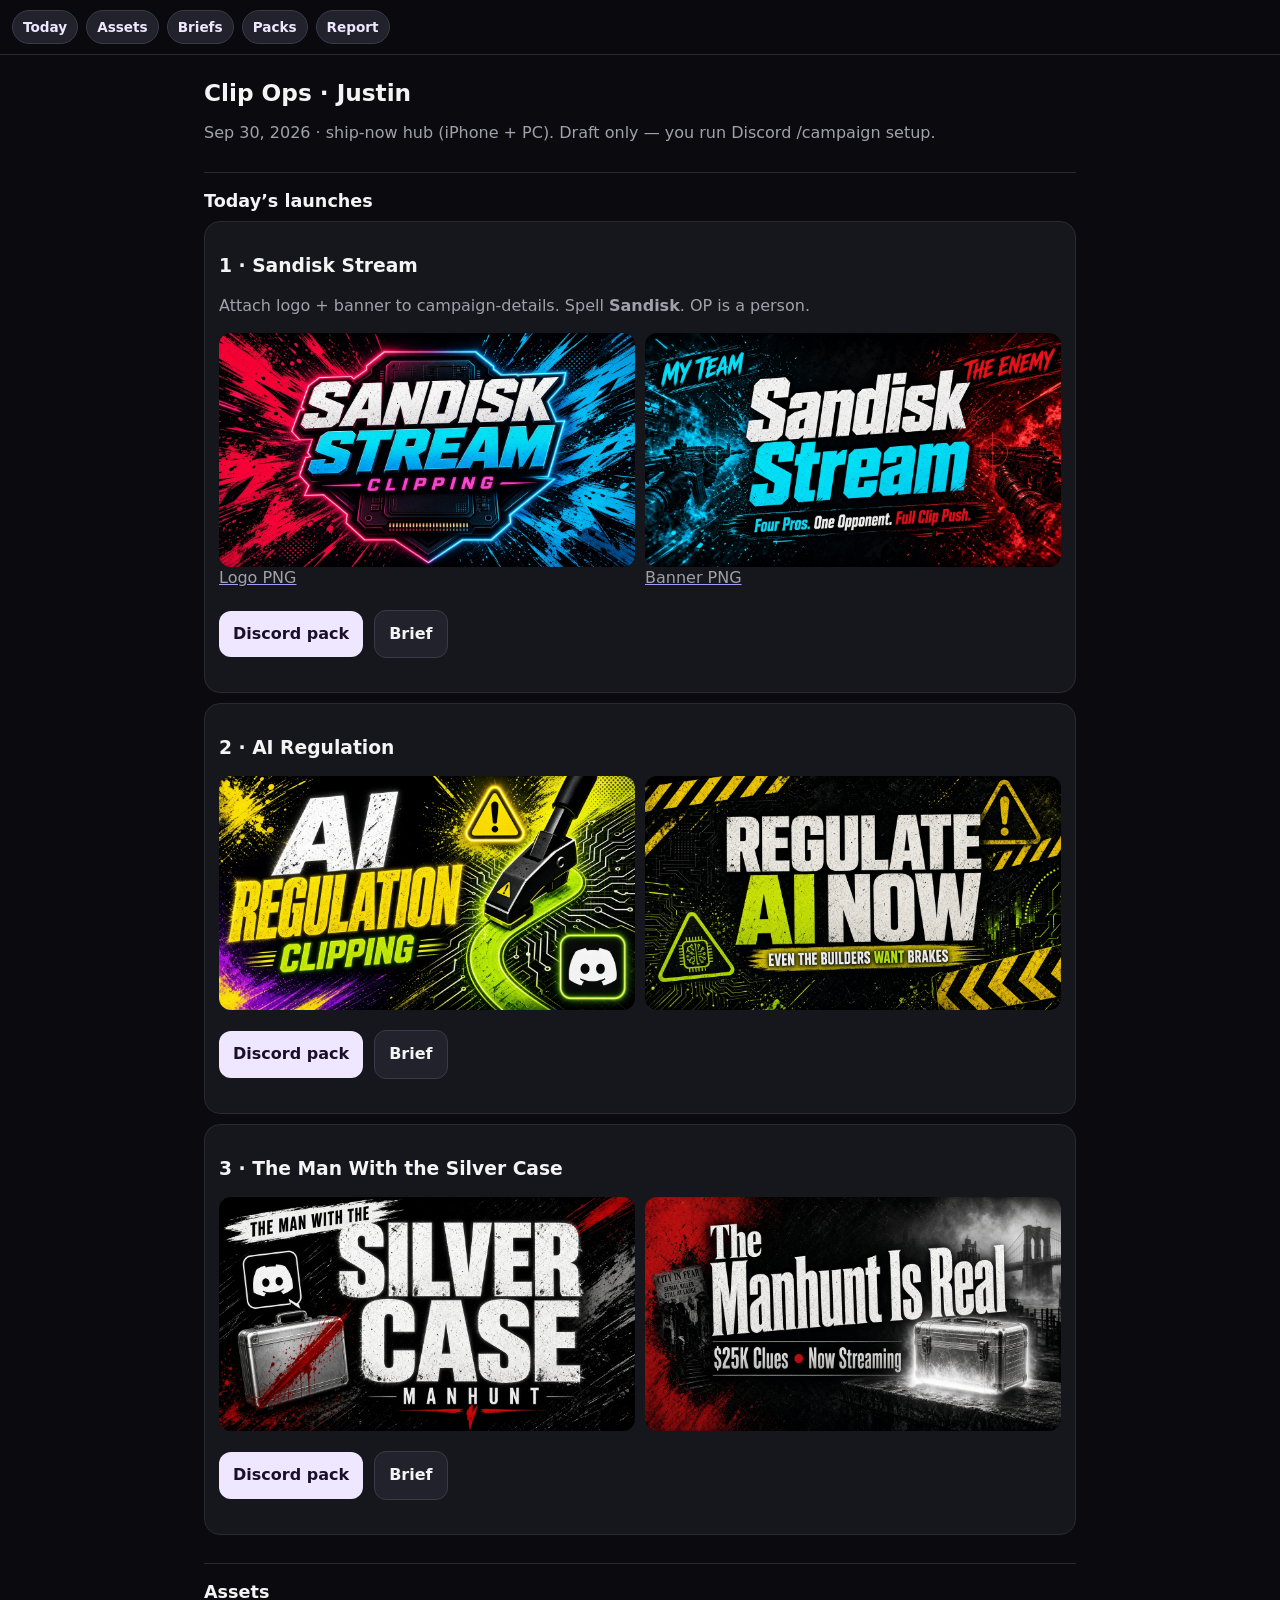
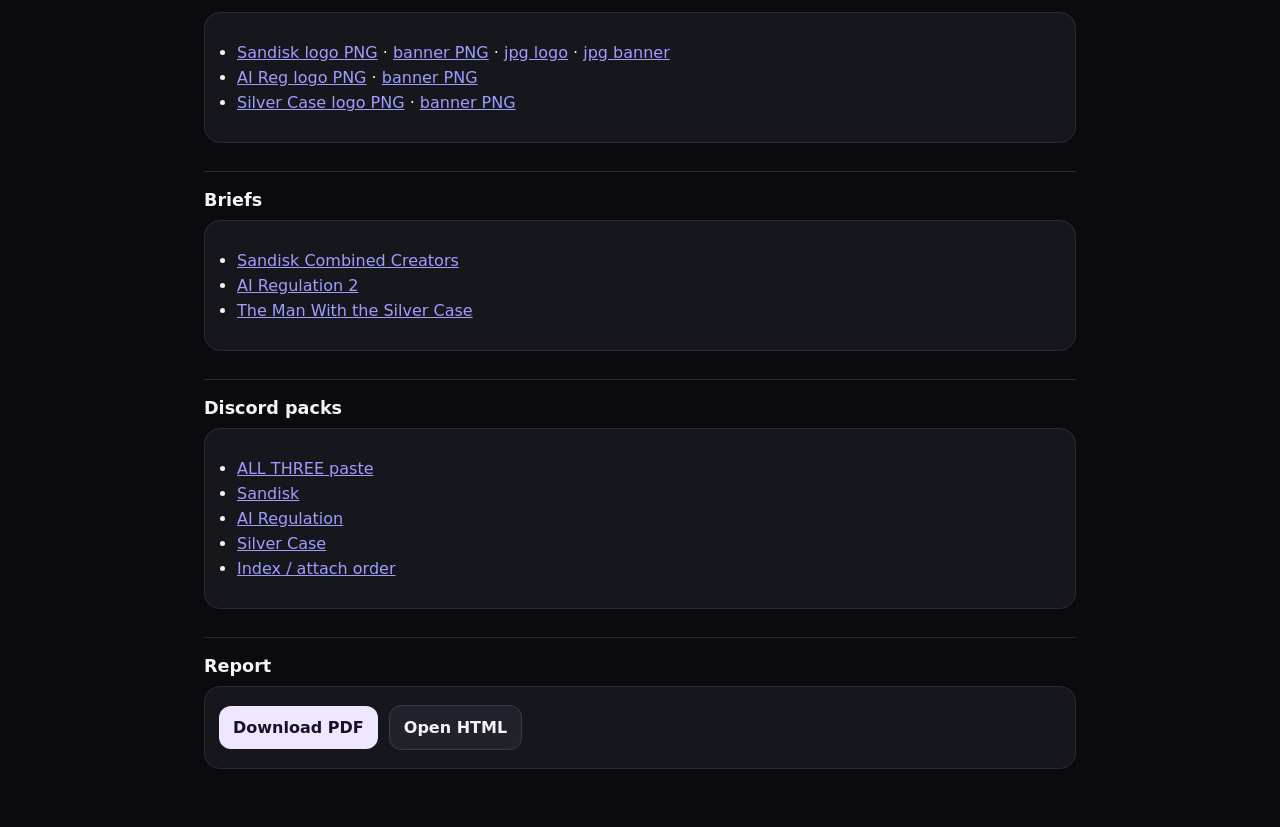
==== index.html @ fc746f30 "ship: Clip Ops workflow hub (today launches, assets, briefs, packs, report)" ====
<!DOCTYPE html>
<html lang="en">
<head>
<meta charset="utf-8"/>
<meta name="viewport" content="width=device-width, initial-scale=1"/>
<title>Clip Ops · Justin · Workflow</title>
<style>
:root{color-scheme:dark}
*{box-sizing:border-box}
body{margin:0;font-family:system-ui,-apple-system,Segoe UI,sans-serif;background:#0b0b0f;color:#f4f4f5}
nav{position:sticky;top:0;z-index:9;display:flex;gap:8px;flex-wrap:wrap;padding:10px 12px;background:#0b0b0fe6;border-bottom:1px solid #2a2a35;backdrop-filter:blur(8px)}
nav a{color:#efe7ff;text-decoration:none;font-weight:700;font-size:.85rem;padding:8px 10px;border-radius:999px;background:#22222c;border:1px solid #3a3a48}
main{max-width:900px;margin:0 auto;padding:16px 14px 48px}
h1{font-size:1.45rem;margin:8px 0 4px}
h2{font-size:1.1rem;margin:28px 0 10px;border-top:1px solid #2a2a35;padding-top:18px}
p,.muted{color:#a1a1aa;line-height:1.4}
.card{background:#16161d;border:1px solid #2a2a35;border-radius:16px;padding:14px;margin:10px 0}
.grid{display:grid;grid-template-columns:1fr 1fr;gap:10px}
img{width:100%;border-radius:12px;display:block;background:#222}
.btn{display:inline-block;margin:4px 6px 4px 0;padding:12px 14px;border-radius:12px;font-weight:700;text-decoration:none;background:#efe7ff;color:#1a1028}
.btn2{background:#22222c;color:#f4f4f5;border:1px solid #3a3a48}
ul{padding-left:18px}
li{margin:6px 0}
@media(max-width:520px){.grid{grid-template-columns:1fr}}
</style>
</head>
<body>
<nav>
  <a href="#today">Today</a>
  <a href="#assets">Assets</a>
  <a href="#briefs">Briefs</a>
  <a href="#packs">Packs</a>
  <a href="#report">Report</a>
</nav>
<main>
  <h1>Clip Ops · Justin</h1>
  <p class="muted">Sep 30, 2026 · ship-now hub (iPhone + PC). Draft only — you run Discord /campaign setup.</p>

  <h2 id="today">Today’s launches</h2>

  <div class="card">
    <h3>1 · Sandisk Stream</h3>
    <p class="muted">Attach logo + banner to campaign-details. Spell <b>Sandisk</b>. OP is a person.</p>
    <div class="grid">
      <a href="assets/today/CLIP-Sandisk-LOGO.png"><img src="assets/today/CLIP-Sandisk-LOGO.png" alt="Sandisk logo"/><span class="muted">Logo PNG</span></a>
      <a href="assets/today/CLIP-Sandisk-BANNER.png"><img src="assets/today/CLIP-Sandisk-BANNER.png" alt="Sandisk banner"/><span class="muted">Banner PNG</span></a>
    </div>
    <p>
      <a class="btn" href="packs/01-sandisk-FULL-PASTE.md">Discord pack</a>
      <a class="btn btn2" href="briefs/1AKw2SXxzsU-tMZOZFsFw7HSjUfkL1JJvBIFc_g-XCds.txt">Brief</a>
    </p>
  </div>

  <div class="card">
    <h3>2 · AI Regulation</h3>
    <div class="grid">
      <a href="assets/today/CLIP-AI-Regulation-v2-LOGO.png"><img src="assets/today/CLIP-AI-Regulation-v2-LOGO.png" alt="AI Reg logo"/></a>
      <a href="assets/today/CLIP-AI-Regulation-v2-BANNER.png"><img src="assets/today/CLIP-AI-Regulation-v2-BANNER.png" alt="AI Reg banner"/></a>
    </div>
    <p>
      <a class="btn" href="packs/02-ai-regulation-FULL-PASTE.md">Discord pack</a>
      <a class="btn btn2" href="briefs/13rQhyphA-4mFIEFhasUgV13XldEQyGdNroWdeu5w_Yo.txt">Brief</a>
    </p>
  </div>

  <div class="card">
    <h3>3 · The Man With the Silver Case</h3>
    <div class="grid">
      <a href="assets/today/CLIP-Silver-Case-LOGO.png"><img src="assets/today/CLIP-Silver-Case-LOGO.png" alt="Silver Case logo"/></a>
      <a href="assets/today/CLIP-Silver-Case-BANNER.png"><img src="assets/today/CLIP-Silver-Case-BANNER.png" alt="Silver Case banner"/></a>
    </div>
    <p>
      <a class="btn" href="packs/03-silver-case-FULL-PASTE.md">Discord pack</a>
      <a class="btn btn2" href="briefs/1Fx4_wKTOHVaKcuurJ_MZ0tNqHb9kMmct_Zp8uSwBAVg.txt">Brief</a>
    </p>
  </div>

  <h2 id="assets">Assets</h2>
  <div class="card">
    <ul>
      <li><a href="assets/today/CLIP-Sandisk-LOGO.png">Sandisk logo PNG</a> · <a href="assets/today/CLIP-Sandisk-BANNER.png">banner PNG</a> · <a href="assets/today/01-sandisk-logo.jpg">jpg logo</a> · <a href="assets/today/01-sandisk-banner.jpg">jpg banner</a></li>
      <li><a href="assets/today/CLIP-AI-Regulation-v2-LOGO.png">AI Reg logo PNG</a> · <a href="assets/today/CLIP-AI-Regulation-v2-BANNER.png">banner PNG</a></li>
      <li><a href="assets/today/CLIP-Silver-Case-LOGO.png">Silver Case logo PNG</a> · <a href="assets/today/CLIP-Silver-Case-BANNER.png">banner PNG</a></li>
    </ul>
  </div>

  <h2 id="briefs">Briefs</h2>
  <div class="card">
    <ul>
      <li><a href="briefs/1AKw2SXxzsU-tMZOZFsFw7HSjUfkL1JJvBIFc_g-XCds.txt">Sandisk Combined Creators</a></li>
      <li><a href="briefs/13rQhyphA-4mFIEFhasUgV13XldEQyGdNroWdeu5w_Yo.txt">AI Regulation 2</a></li>
      <li><a href="briefs/1Fx4_wKTOHVaKcuurJ_MZ0tNqHb9kMmct_Zp8uSwBAVg.txt">The Man With the Silver Case</a></li>
    </ul>
  </div>

  <h2 id="packs">Discord packs</h2>
  <div class="card">
    <ul>
      <li><a href="packs/ALL-THREE-DISCORD-PASTE.md">ALL THREE paste</a></li>
      <li><a href="packs/01-sandisk-FULL-PASTE.md">Sandisk</a></li>
      <li><a href="packs/02-ai-regulation-FULL-PASTE.md">AI Regulation</a></li>
      <li><a href="packs/03-silver-case-FULL-PASTE.md">Silver Case</a></li>
      <li><a href="packs/INDEX.md">Index / attach order</a></li>
    </ul>
  </div>

  <h2 id="report">Report</h2>
  <div class="card">
    <a class="btn" href="CLIP-Campaign-Report-2026-09-30.pdf">Download PDF</a>
    <a class="btn btn2" href="CLIP-Campaign-Report-2026-09-30.html">Open HTML</a>
  </div>
</main>
</body>
</html>
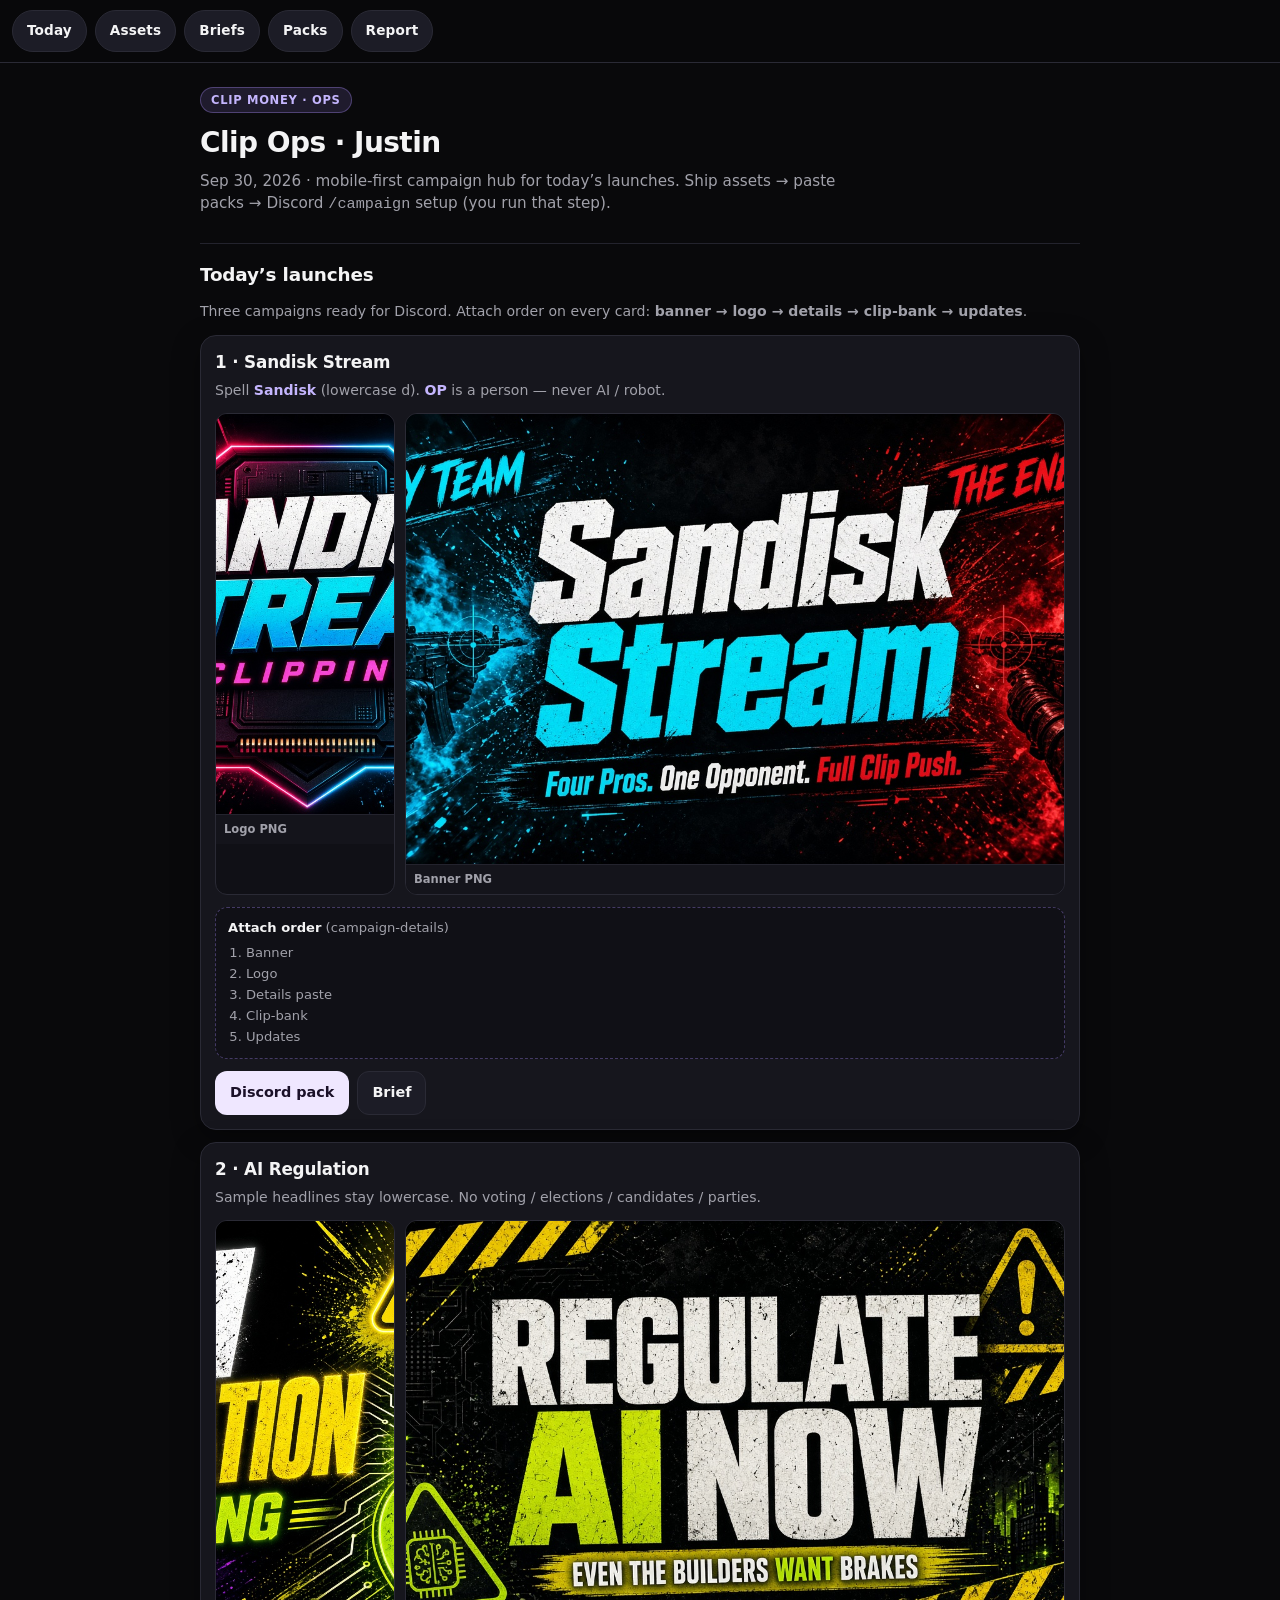
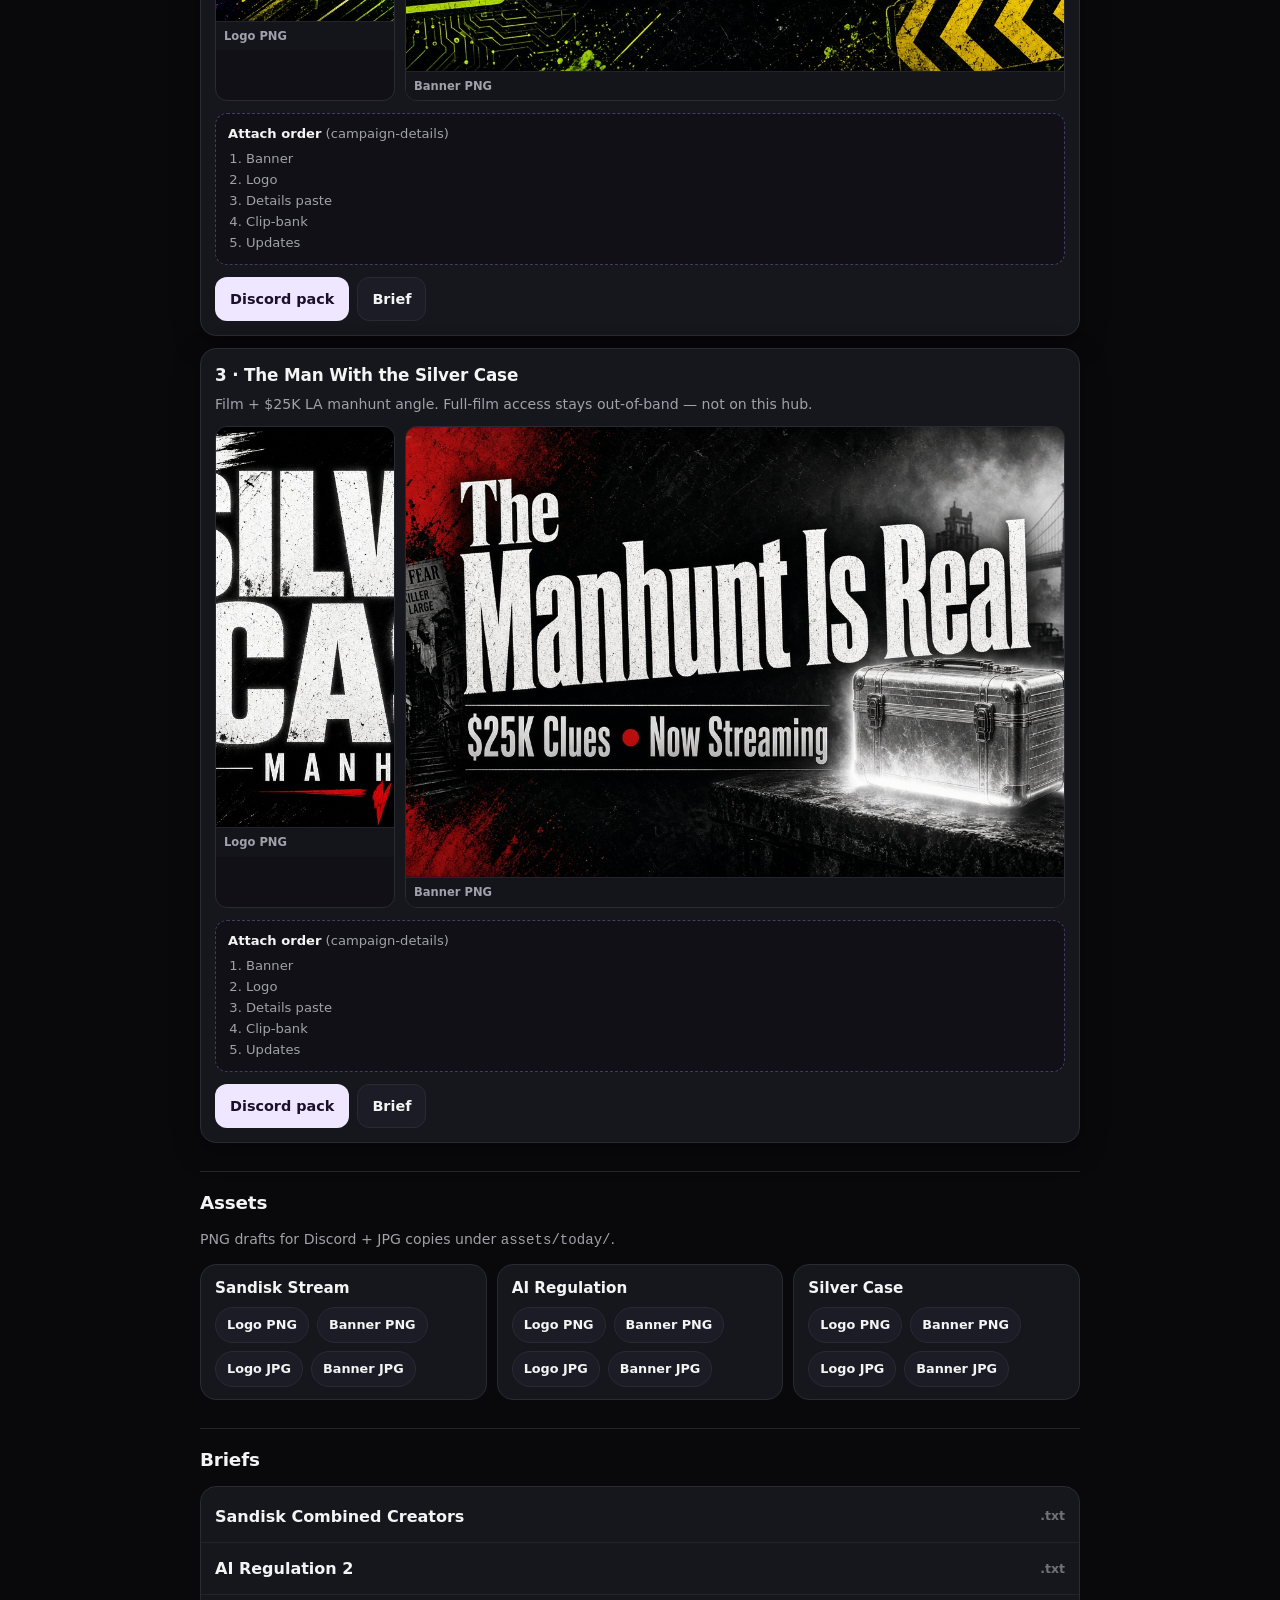
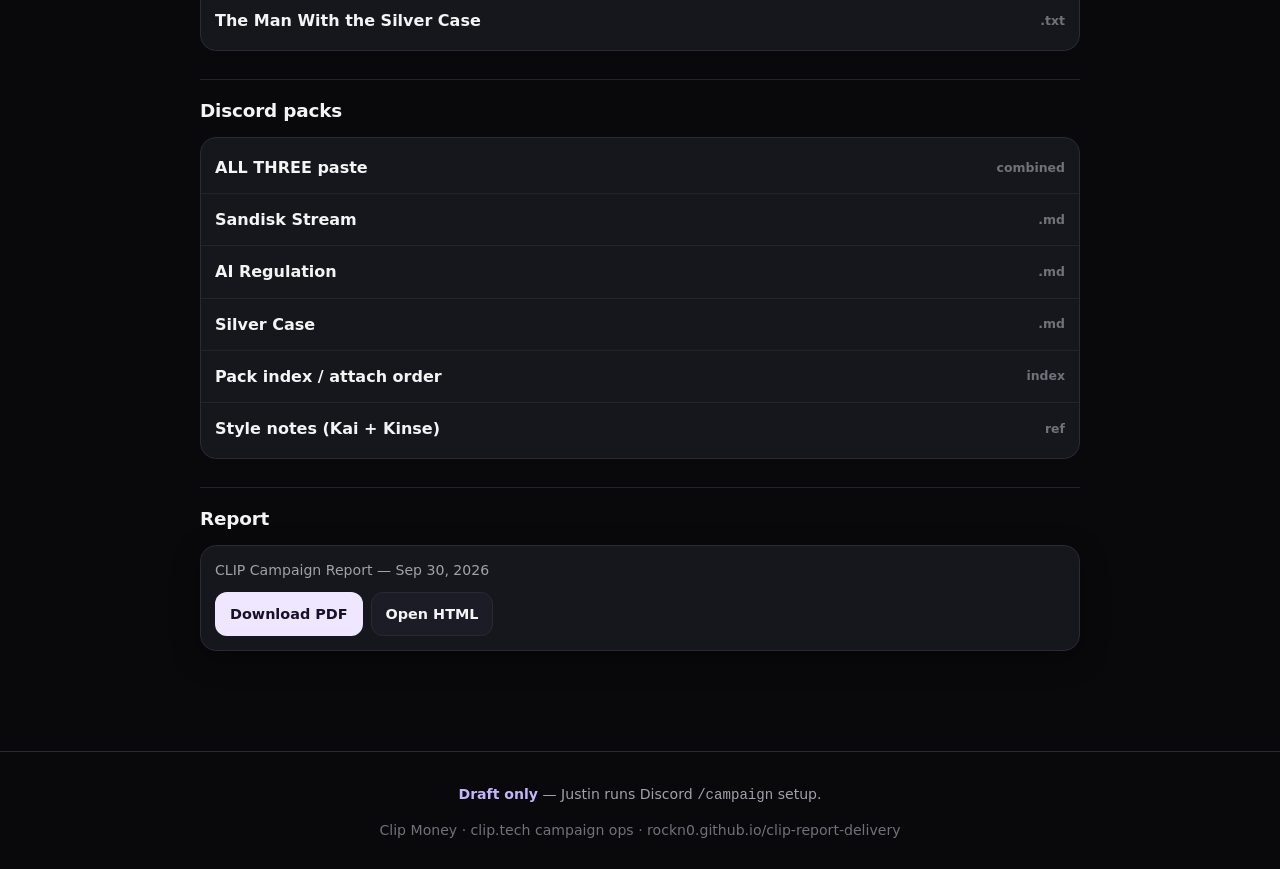
==== commit 1fd14ed9: "Rebuild Clip Ops hub: mobile-first dark campaign workflow Replace bare index with sticky-nav ops hub" ====
--- a/index.html
+++ b/index.html
@@ -2,113 +2,206 @@
 <html lang="en">
 <head>
 <meta charset="utf-8"/>
-<meta name="viewport" content="width=device-width, initial-scale=1"/>
-<title>Clip Ops · Justin · Workflow</title>
-<style>
-:root{color-scheme:dark}
-*{box-sizing:border-box}
-body{margin:0;font-family:system-ui,-apple-system,Segoe UI,sans-serif;background:#0b0b0f;color:#f4f4f5}
-nav{position:sticky;top:0;z-index:9;display:flex;gap:8px;flex-wrap:wrap;padding:10px 12px;background:#0b0b0fe6;border-bottom:1px solid #2a2a35;backdrop-filter:blur(8px)}
-nav a{color:#efe7ff;text-decoration:none;font-weight:700;font-size:.85rem;padding:8px 10px;border-radius:999px;background:#22222c;border:1px solid #3a3a48}
-main{max-width:900px;margin:0 auto;padding:16px 14px 48px}
-h1{font-size:1.45rem;margin:8px 0 4px}
-h2{font-size:1.1rem;margin:28px 0 10px;border-top:1px solid #2a2a35;padding-top:18px}
-p,.muted{color:#a1a1aa;line-height:1.4}
-.card{background:#16161d;border:1px solid #2a2a35;border-radius:16px;padding:14px;margin:10px 0}
-.grid{display:grid;grid-template-columns:1fr 1fr;gap:10px}
-img{width:100%;border-radius:12px;display:block;background:#222}
-.btn{display:inline-block;margin:4px 6px 4px 0;padding:12px 14px;border-radius:12px;font-weight:700;text-decoration:none;background:#efe7ff;color:#1a1028}
-.btn2{background:#22222c;color:#f4f4f5;border:1px solid #3a3a48}
-ul{padding-left:18px}
-li{margin:6px 0}
-@media(max-width:520px){.grid{grid-template-columns:1fr}}
-</style>
+<meta name="viewport" content="width=device-width, initial-scale=1, viewport-fit=cover"/>
+<meta name="description" content="Clip Ops hub for Justin — today launches, assets, briefs, Discord packs, and campaign report."/>
+<meta name="theme-color" content="#09090b"/>
+<title>Clip Ops · Justin · Campaign Hub</title>
+<link rel="stylesheet" href="styles.css"/>
+<link rel="icon" href="data:image/svg+xml,%3Csvg xmlns='http://www.w3.org/2000/svg' viewBox='0 0 32 32'%3E%3Crect width='32' height='32' rx='8' fill='%23121118'/%3E%3Ctext x='16' y='22' text-anchor='middle' font-size='16' font-family='system-ui,sans-serif' font-weight='800' fill='%23a78bfa'%3EC%3C/text%3E%3C/svg%3E"/>
 </head>
 <body>
-<nav>
+<a class="skip" href="#today">Skip to today’s launches</a>
+
+<nav class="topnav" aria-label="Primary">
   <a href="#today">Today</a>
   <a href="#assets">Assets</a>
   <a href="#briefs">Briefs</a>
   <a href="#packs">Packs</a>
   <a href="#report">Report</a>
 </nav>
+
 <main>
-  <h1>Clip Ops · Justin</h1>
-  <p class="muted">Sep 30, 2026 · ship-now hub (iPhone + PC). Draft only — you run Discord /campaign setup.</p>
-
-  <h2 id="today">Today’s launches</h2>
-
-  <div class="card">
-    <h3>1 · Sandisk Stream</h3>
-    <p class="muted">Attach logo + banner to campaign-details. Spell <b>Sandisk</b>. OP is a person.</p>
-    <div class="grid">
-      <a href="assets/today/CLIP-Sandisk-LOGO.png"><img src="assets/today/CLIP-Sandisk-LOGO.png" alt="Sandisk logo"/><span class="muted">Logo PNG</span></a>
-      <a href="assets/today/CLIP-Sandisk-BANNER.png"><img src="assets/today/CLIP-Sandisk-BANNER.png" alt="Sandisk banner"/><span class="muted">Banner PNG</span></a>
-    </div>
-    <p>
-      <a class="btn" href="packs/01-sandisk-FULL-PASTE.md">Discord pack</a>
-      <a class="btn btn2" href="briefs/1AKw2SXxzsU-tMZOZFsFw7HSjUfkL1JJvBIFc_g-XCds.txt">Brief</a>
-    </p>
-  </div>
-
-  <div class="card">
-    <h3>2 · AI Regulation</h3>
-    <div class="grid">
-      <a href="assets/today/CLIP-AI-Regulation-v2-LOGO.png"><img src="assets/today/CLIP-AI-Regulation-v2-LOGO.png" alt="AI Reg logo"/></a>
-      <a href="assets/today/CLIP-AI-Regulation-v2-BANNER.png"><img src="assets/today/CLIP-AI-Regulation-v2-BANNER.png" alt="AI Reg banner"/></a>
-    </div>
-    <p>
-      <a class="btn" href="packs/02-ai-regulation-FULL-PASTE.md">Discord pack</a>
-      <a class="btn btn2" href="briefs/13rQhyphA-4mFIEFhasUgV13XldEQyGdNroWdeu5w_Yo.txt">Brief</a>
-    </p>
-  </div>
-
-  <div class="card">
-    <h3>3 · The Man With the Silver Case</h3>
-    <div class="grid">
-      <a href="assets/today/CLIP-Silver-Case-LOGO.png"><img src="assets/today/CLIP-Silver-Case-LOGO.png" alt="Silver Case logo"/></a>
-      <a href="assets/today/CLIP-Silver-Case-BANNER.png"><img src="assets/today/CLIP-Silver-Case-BANNER.png" alt="Silver Case banner"/></a>
-    </div>
-    <p>
-      <a class="btn" href="packs/03-silver-case-FULL-PASTE.md">Discord pack</a>
-      <a class="btn btn2" href="briefs/1Fx4_wKTOHVaKcuurJ_MZ0tNqHb9kMmct_Zp8uSwBAVg.txt">Brief</a>
-    </p>
-  </div>
-
-  <h2 id="assets">Assets</h2>
-  <div class="card">
-    <ul>
-      <li><a href="assets/today/CLIP-Sandisk-LOGO.png">Sandisk logo PNG</a> · <a href="assets/today/CLIP-Sandisk-BANNER.png">banner PNG</a> · <a href="assets/today/01-sandisk-logo.jpg">jpg logo</a> · <a href="assets/today/01-sandisk-banner.jpg">jpg banner</a></li>
-      <li><a href="assets/today/CLIP-AI-Regulation-v2-LOGO.png">AI Reg logo PNG</a> · <a href="assets/today/CLIP-AI-Regulation-v2-BANNER.png">banner PNG</a></li>
-      <li><a href="assets/today/CLIP-Silver-Case-LOGO.png">Silver Case logo PNG</a> · <a href="assets/today/CLIP-Silver-Case-BANNER.png">banner PNG</a></li>
-    </ul>
-  </div>
-
-  <h2 id="briefs">Briefs</h2>
-  <div class="card">
-    <ul>
-      <li><a href="briefs/1AKw2SXxzsU-tMZOZFsFw7HSjUfkL1JJvBIFc_g-XCds.txt">Sandisk Combined Creators</a></li>
-      <li><a href="briefs/13rQhyphA-4mFIEFhasUgV13XldEQyGdNroWdeu5w_Yo.txt">AI Regulation 2</a></li>
-      <li><a href="briefs/1Fx4_wKTOHVaKcuurJ_MZ0tNqHb9kMmct_Zp8uSwBAVg.txt">The Man With the Silver Case</a></li>
-    </ul>
-  </div>
-
-  <h2 id="packs">Discord packs</h2>
-  <div class="card">
-    <ul>
-      <li><a href="packs/ALL-THREE-DISCORD-PASTE.md">ALL THREE paste</a></li>
-      <li><a href="packs/01-sandisk-FULL-PASTE.md">Sandisk</a></li>
-      <li><a href="packs/02-ai-regulation-FULL-PASTE.md">AI Regulation</a></li>
-      <li><a href="packs/03-silver-case-FULL-PASTE.md">Silver Case</a></li>
-      <li><a href="packs/INDEX.md">Index / attach order</a></li>
-    </ul>
-  </div>
-
-  <h2 id="report">Report</h2>
-  <div class="card">
-    <a class="btn" href="CLIP-Campaign-Report-2026-09-30.pdf">Download PDF</a>
-    <a class="btn btn2" href="CLIP-Campaign-Report-2026-09-30.html">Open HTML</a>
-  </div>
+  <header class="hero">
+    <div class="tag">Clip Money · Ops</div>
+    <h1>Clip Ops · Justin</h1>
+    <p class="lead">Sep 30, 2026 · mobile-first campaign hub for today’s launches. Ship assets → paste packs → Discord <code>/campaign</code> setup (you run that step).</p>
+  </header>
+
+  <section class="section" id="today" aria-labelledby="today-h">
+    <div class="section-head">
+      <h2 id="today-h">Today’s launches</h2>
+    </div>
+    <p class="section-note">Three campaigns ready for Discord. Attach order on every card: <strong>banner → logo → details → clip-bank → updates</strong>.</p>
+
+    <!-- 1 Sandisk -->
+    <article class="card">
+      <h3>1 · Sandisk Stream</h3>
+      <p class="card-meta">Spell <strong>Sandisk</strong> (lowercase d). <strong>OP</strong> is a person — never AI / robot.</p>
+      <div class="thumbs">
+        <a class="thumb" href="assets/today/CLIP-Sandisk-LOGO.png">
+          <img src="assets/today/CLIP-Sandisk-LOGO.png" alt="Sandisk Stream logo" width="400" height="400" loading="lazy"/>
+          <span class="thumb-label">Logo PNG</span>
+        </a>
+        <a class="thumb banner" href="assets/today/CLIP-Sandisk-BANNER.png">
+          <img src="assets/today/CLIP-Sandisk-BANNER.png" alt="Sandisk Stream banner" width="800" height="450" loading="lazy"/>
+          <span class="thumb-label">Banner PNG</span>
+        </a>
+      </div>
+      <div class="attach-order">
+        <strong>Attach order</strong> (campaign-details)
+        <ol>
+          <li>Banner</li>
+          <li>Logo</li>
+          <li>Details paste</li>
+          <li>Clip-bank</li>
+          <li>Updates</li>
+        </ol>
+      </div>
+      <div class="actions">
+        <a class="btn" href="packs/01-sandisk-FULL-PASTE.md">Discord pack</a>
+        <a class="btn btn-ghost" href="briefs/1AKw2SXxzsU-tMZOZFsFw7HSjUfkL1JJvBIFc_g-XCds.txt">Brief</a>
+      </div>
+    </article>
+
+    <!-- 2 AI Regulation -->
+    <article class="card">
+      <h3>2 · AI Regulation</h3>
+      <p class="card-meta">Sample headlines stay lowercase. No voting / elections / candidates / parties.</p>
+      <div class="thumbs">
+        <a class="thumb" href="assets/today/CLIP-AI-Regulation-v2-LOGO.png">
+          <img src="assets/today/CLIP-AI-Regulation-v2-LOGO.png" alt="AI Regulation logo" width="400" height="400" loading="lazy"/>
+          <span class="thumb-label">Logo PNG</span>
+        </a>
+        <a class="thumb banner" href="assets/today/CLIP-AI-Regulation-v2-BANNER.png">
+          <img src="assets/today/CLIP-AI-Regulation-v2-BANNER.png" alt="AI Regulation banner" width="800" height="450" loading="lazy"/>
+          <span class="thumb-label">Banner PNG</span>
+        </a>
+      </div>
+      <div class="attach-order">
+        <strong>Attach order</strong> (campaign-details)
+        <ol>
+          <li>Banner</li>
+          <li>Logo</li>
+          <li>Details paste</li>
+          <li>Clip-bank</li>
+          <li>Updates</li>
+        </ol>
+      </div>
+      <div class="actions">
+        <a class="btn" href="packs/02-ai-regulation-FULL-PASTE.md">Discord pack</a>
+        <a class="btn btn-ghost" href="briefs/13rQhyphA-4mFIEFhasUgV13XldEQyGdNroWdeu5w_Yo.txt">Brief</a>
+      </div>
+    </article>
+
+    <!-- 3 Silver Case -->
+    <article class="card">
+      <h3>3 · The Man With the Silver Case</h3>
+      <p class="card-meta">Film + $25K LA manhunt angle. Full-film access stays out-of-band — not on this hub.</p>
+      <div class="thumbs">
+        <a class="thumb" href="assets/today/CLIP-Silver-Case-LOGO.png">
+          <img src="assets/today/CLIP-Silver-Case-LOGO.png" alt="The Man With the Silver Case logo" width="400" height="400" loading="lazy"/>
+          <span class="thumb-label">Logo PNG</span>
+        </a>
+        <a class="thumb banner" href="assets/today/CLIP-Silver-Case-BANNER.png">
+          <img src="assets/today/CLIP-Silver-Case-BANNER.png" alt="The Man With the Silver Case banner" width="800" height="450" loading="lazy"/>
+          <span class="thumb-label">Banner PNG</span>
+        </a>
+      </div>
+      <div class="attach-order">
+        <strong>Attach order</strong> (campaign-details)
+        <ol>
+          <li>Banner</li>
+          <li>Logo</li>
+          <li>Details paste</li>
+          <li>Clip-bank</li>
+          <li>Updates</li>
+        </ol>
+      </div>
+      <div class="actions">
+        <a class="btn" href="packs/03-silver-case-FULL-PASTE.md">Discord pack</a>
+        <a class="btn btn-ghost" href="briefs/1Fx4_wKTOHVaKcuurJ_MZ0tNqHb9kMmct_Zp8uSwBAVg.txt">Brief</a>
+      </div>
+    </article>
+  </section>
+
+  <section class="section" id="assets" aria-labelledby="assets-h">
+    <div class="section-head">
+      <h2 id="assets-h">Assets</h2>
+    </div>
+    <p class="section-note">PNG drafts for Discord + JPG copies under <code>assets/today/</code>.</p>
+    <div class="asset-grid">
+      <div class="asset-block">
+        <h3>Sandisk Stream</h3>
+        <div class="asset-links">
+          <a class="chip" href="assets/today/CLIP-Sandisk-LOGO.png">Logo PNG</a>
+          <a class="chip" href="assets/today/CLIP-Sandisk-BANNER.png">Banner PNG</a>
+          <a class="chip" href="assets/today/01-sandisk-logo.jpg">Logo JPG</a>
+          <a class="chip" href="assets/today/01-sandisk-banner.jpg">Banner JPG</a>
+        </div>
+      </div>
+      <div class="asset-block">
+        <h3>AI Regulation</h3>
+        <div class="asset-links">
+          <a class="chip" href="assets/today/CLIP-AI-Regulation-v2-LOGO.png">Logo PNG</a>
+          <a class="chip" href="assets/today/CLIP-AI-Regulation-v2-BANNER.png">Banner PNG</a>
+          <a class="chip" href="assets/today/02-aireg-logo.jpg">Logo JPG</a>
+          <a class="chip" href="assets/today/02-aireg-banner.jpg">Banner JPG</a>
+        </div>
+      </div>
+      <div class="asset-block">
+        <h3>Silver Case</h3>
+        <div class="asset-links">
+          <a class="chip" href="assets/today/CLIP-Silver-Case-LOGO.png">Logo PNG</a>
+          <a class="chip" href="assets/today/CLIP-Silver-Case-BANNER.png">Banner PNG</a>
+          <a class="chip" href="assets/today/03-silver-logo.jpg">Logo JPG</a>
+          <a class="chip" href="assets/today/03-silver-banner.jpg">Banner JPG</a>
+        </div>
+      </div>
+    </div>
+  </section>
+
+  <section class="section" id="briefs" aria-labelledby="briefs-h">
+    <div class="section-head">
+      <h2 id="briefs-h">Briefs</h2>
+    </div>
+    <div class="list-card">
+      <a href="briefs/1AKw2SXxzsU-tMZOZFsFw7HSjUfkL1JJvBIFc_g-XCds.txt">Sandisk Combined Creators <span class="hint">.txt</span></a>
+      <a href="briefs/13rQhyphA-4mFIEFhasUgV13XldEQyGdNroWdeu5w_Yo.txt">AI Regulation 2 <span class="hint">.txt</span></a>
+      <a href="briefs/1Fx4_wKTOHVaKcuurJ_MZ0tNqHb9kMmct_Zp8uSwBAVg.txt">The Man With the Silver Case <span class="hint">.txt</span></a>
+    </div>
+  </section>
+
+  <section class="section" id="packs" aria-labelledby="packs-h">
+    <div class="section-head">
+      <h2 id="packs-h">Discord packs</h2>
+    </div>
+    <div class="list-card">
+      <a href="packs/ALL-THREE-DISCORD-PASTE.md">ALL THREE paste <span class="hint">combined</span></a>
+      <a href="packs/01-sandisk-FULL-PASTE.md">Sandisk Stream <span class="hint">.md</span></a>
+      <a href="packs/02-ai-regulation-FULL-PASTE.md">AI Regulation <span class="hint">.md</span></a>
+      <a href="packs/03-silver-case-FULL-PASTE.md">Silver Case <span class="hint">.md</span></a>
+      <a href="packs/INDEX.md">Pack index / attach order <span class="hint">index</span></a>
+      <a href="packs/STYLE-NOTES.md">Style notes (Kai + Kinse) <span class="hint">ref</span></a>
+    </div>
+  </section>
+
+  <section class="section" id="report" aria-labelledby="report-h">
+    <div class="section-head">
+      <h2 id="report-h">Report</h2>
+    </div>
+    <div class="card">
+      <p class="card-meta" style="margin-bottom:12px">CLIP Campaign Report — Sep 30, 2026</p>
+      <div class="actions">
+        <a class="btn" href="CLIP-Campaign-Report-2026-09-30.pdf">Download PDF</a>
+        <a class="btn btn-ghost" href="CLIP-Campaign-Report-2026-09-30.html">Open HTML</a>
+      </div>
+    </div>
+  </section>
 </main>
+
+<footer class="footer">
+  <p><strong>Draft only</strong> — Justin runs Discord <code>/campaign</code> setup.</p>
+  <p class="muted-2">Clip Money · clip.tech campaign ops · rockn0.github.io/clip-report-delivery</p>
+</footer>
 </body>
 </html>
--- a/styles.css
+++ b/styles.css
@@ -0,0 +1,408 @@
+:root {
+  color-scheme: dark;
+  --bg: #09090b;
+  --bg-elev: #121218;
+  --bg-card: #16161d;
+  --bg-nav: rgba(9, 9, 11, 0.92);
+  --border: #2a2a35;
+  --border-soft: #23232d;
+  --text: #f4f4f5;
+  --muted: #a1a1aa;
+  --muted-2: #71717a;
+  --purple: #a78bfa;
+  --purple-soft: #c4b5fd;
+  --purple-dim: rgba(167, 139, 250, 0.14);
+  --purple-border: rgba(167, 139, 250, 0.35);
+  --accent-btn: #efe7ff;
+  --accent-ink: #1a1028;
+  --radius: 16px;
+  --radius-sm: 12px;
+  --shadow: 0 8px 28px rgba(0, 0, 0, 0.35);
+  --safe-bottom: env(safe-area-inset-bottom, 0px);
+}
+
+*,
+*::before,
+*::after {
+  box-sizing: border-box;
+}
+
+html {
+  scroll-behavior: smooth;
+  -webkit-text-size-adjust: 100%;
+}
+
+body {
+  margin: 0;
+  font-family: system-ui, -apple-system, BlinkMacSystemFont, "Segoe UI", Roboto, Helvetica, Arial, sans-serif;
+  background:
+    radial-gradient(1200px 600px at 50% -10%, rgba(167, 139, 250, 0.12), transparent 55%),
+    var(--bg);
+  color: var(--text);
+  line-height: 1.45;
+  min-height: 100dvh;
+}
+
+a {
+  color: var(--purple-soft);
+}
+
+a:hover {
+  color: #ddd6fe;
+}
+
+img {
+  max-width: 100%;
+  display: block;
+  background: #1c1c24;
+}
+
+.skip {
+  position: absolute;
+  left: -9999px;
+  top: 0;
+}
+.skip:focus {
+  left: 12px;
+  top: 12px;
+  z-index: 100;
+  background: var(--accent-btn);
+  color: var(--accent-ink);
+  padding: 8px 12px;
+  border-radius: 8px;
+}
+
+/* Sticky nav */
+.topnav {
+  position: sticky;
+  top: 0;
+  z-index: 50;
+  display: flex;
+  gap: 8px;
+  flex-wrap: nowrap;
+  overflow-x: auto;
+  -webkit-overflow-scrolling: touch;
+  scrollbar-width: none;
+  padding: 10px 12px;
+  padding-top: max(10px, env(safe-area-inset-top));
+  background: var(--bg-nav);
+  border-bottom: 1px solid var(--border);
+  backdrop-filter: blur(12px);
+  -webkit-backdrop-filter: blur(12px);
+}
+.topnav::-webkit-scrollbar {
+  display: none;
+}
+.topnav a {
+  flex: 0 0 auto;
+  color: var(--text);
+  text-decoration: none;
+  font-weight: 700;
+  font-size: 0.85rem;
+  letter-spacing: 0.01em;
+  padding: 10px 14px;
+  border-radius: 999px;
+  background: #1c1c26;
+  border: 1px solid var(--border);
+  transition: background 0.15s ease, border-color 0.15s ease, color 0.15s ease;
+}
+.topnav a:hover,
+.topnav a:focus-visible {
+  background: var(--purple-dim);
+  border-color: var(--purple-border);
+  color: var(--purple-soft);
+  outline: none;
+}
+
+main {
+  max-width: 920px;
+  margin: 0 auto;
+  padding: 18px 14px calc(56px + var(--safe-bottom));
+}
+
+.hero {
+  margin: 6px 0 8px;
+}
+.hero h1 {
+  margin: 0 0 6px;
+  font-size: clamp(1.35rem, 4.5vw, 1.75rem);
+  letter-spacing: -0.02em;
+  font-weight: 800;
+}
+.hero .tag {
+  display: inline-flex;
+  align-items: center;
+  gap: 6px;
+  font-size: 0.72rem;
+  font-weight: 700;
+  text-transform: uppercase;
+  letter-spacing: 0.06em;
+  color: var(--purple-soft);
+  background: var(--purple-dim);
+  border: 1px solid var(--purple-border);
+  border-radius: 999px;
+  padding: 4px 10px;
+  margin-bottom: 10px;
+}
+.muted {
+  color: var(--muted);
+}
+.muted-2 {
+  color: var(--muted-2);
+}
+.lead {
+  margin: 0;
+  color: var(--muted);
+  font-size: 0.95rem;
+  max-width: 42rem;
+}
+
+.section {
+  margin-top: 28px;
+  padding-top: 18px;
+  border-top: 1px solid var(--border-soft);
+}
+.section-head {
+  display: flex;
+  align-items: baseline;
+  justify-content: space-between;
+  gap: 12px;
+  flex-wrap: wrap;
+  margin-bottom: 12px;
+}
+.section h2 {
+  margin: 0;
+  font-size: 1.15rem;
+  font-weight: 800;
+  letter-spacing: -0.01em;
+}
+.section-note {
+  margin: 0 0 14px;
+  font-size: 0.88rem;
+  color: var(--muted);
+}
+
+.card {
+  background: var(--bg-card);
+  border: 1px solid var(--border);
+  border-radius: var(--radius);
+  padding: 14px;
+  margin: 0 0 12px;
+  box-shadow: var(--shadow);
+}
+.card h3 {
+  margin: 0 0 6px;
+  font-size: 1.05rem;
+  font-weight: 800;
+  letter-spacing: -0.01em;
+}
+.card-meta {
+  margin: 0 0 12px;
+  font-size: 0.88rem;
+  color: var(--muted);
+}
+.card-meta strong {
+  color: var(--purple-soft);
+  font-weight: 700;
+}
+
+.thumbs {
+  display: grid;
+  grid-template-columns: 1fr 1.6fr;
+  gap: 10px;
+  margin-bottom: 12px;
+}
+.thumb {
+  display: block;
+  text-decoration: none;
+  color: inherit;
+  border-radius: var(--radius-sm);
+  overflow: hidden;
+  border: 1px solid var(--border);
+  background: #101016;
+}
+.thumb img {
+  width: 100%;
+  aspect-ratio: 1 / 1;
+  object-fit: cover;
+}
+.thumb.banner img {
+  aspect-ratio: 16 / 9;
+}
+.thumb-label {
+  display: block;
+  padding: 6px 8px;
+  font-size: 0.72rem;
+  font-weight: 700;
+  color: var(--muted);
+  background: #14141b;
+  border-top: 1px solid var(--border-soft);
+}
+
+.attach-order {
+  margin: 0 0 12px;
+  padding: 10px 12px;
+  border-radius: var(--radius-sm);
+  background: #101016;
+  border: 1px dashed var(--purple-border);
+  font-size: 0.82rem;
+  color: var(--muted);
+}
+.attach-order strong {
+  color: var(--text);
+}
+.attach-order ol {
+  margin: 6px 0 0;
+  padding-left: 18px;
+}
+.attach-order li {
+  margin: 2px 0;
+}
+
+.actions {
+  display: flex;
+  flex-wrap: wrap;
+  gap: 8px;
+}
+
+.btn {
+  display: inline-flex;
+  align-items: center;
+  justify-content: center;
+  gap: 6px;
+  min-height: 44px;
+  padding: 10px 14px;
+  border-radius: var(--radius-sm);
+  font-weight: 750;
+  font-size: 0.9rem;
+  text-decoration: none;
+  background: var(--accent-btn);
+  color: var(--accent-ink);
+  border: 1px solid transparent;
+  transition: transform 0.12s ease, opacity 0.12s ease;
+  -webkit-tap-highlight-color: transparent;
+}
+.btn:hover {
+  color: var(--accent-ink);
+  opacity: 0.92;
+}
+.btn:active {
+  transform: scale(0.98);
+}
+.btn-ghost {
+  background: #1c1c26;
+  color: var(--text);
+  border-color: var(--border);
+}
+.btn-ghost:hover {
+  color: var(--purple-soft);
+  border-color: var(--purple-border);
+  background: var(--purple-dim);
+}
+
+.asset-grid {
+  display: grid;
+  grid-template-columns: 1fr;
+  gap: 10px;
+}
+.asset-block {
+  background: var(--bg-card);
+  border: 1px solid var(--border);
+  border-radius: var(--radius);
+  padding: 12px 14px;
+}
+.asset-block h3 {
+  margin: 0 0 8px;
+  font-size: 0.95rem;
+}
+.asset-links {
+  display: flex;
+  flex-wrap: wrap;
+  gap: 8px;
+}
+.chip {
+  display: inline-flex;
+  align-items: center;
+  min-height: 36px;
+  padding: 6px 11px;
+  border-radius: 999px;
+  font-size: 0.8rem;
+  font-weight: 700;
+  text-decoration: none;
+  color: var(--text);
+  background: #1c1c26;
+  border: 1px solid var(--border);
+}
+.chip:hover {
+  border-color: var(--purple-border);
+  background: var(--purple-dim);
+  color: var(--purple-soft);
+}
+
+.list-card {
+  background: var(--bg-card);
+  border: 1px solid var(--border);
+  border-radius: var(--radius);
+  padding: 4px 0;
+  overflow: hidden;
+}
+.list-card a {
+  display: flex;
+  align-items: center;
+  justify-content: space-between;
+  gap: 12px;
+  padding: 14px 14px;
+  text-decoration: none;
+  color: var(--text);
+  font-weight: 650;
+  border-bottom: 1px solid var(--border-soft);
+  min-height: 48px;
+}
+.list-card a:last-child {
+  border-bottom: 0;
+}
+.list-card a:hover {
+  background: var(--purple-dim);
+  color: var(--purple-soft);
+}
+.list-card .hint {
+  color: var(--muted-2);
+  font-size: 0.78rem;
+  font-weight: 600;
+  white-space: nowrap;
+}
+
+.footer {
+  margin-top: 32px;
+  padding: 18px 14px calc(18px + var(--safe-bottom));
+  border-top: 1px solid var(--border);
+  text-align: center;
+  color: var(--muted);
+  font-size: 0.88rem;
+}
+.footer strong {
+  color: var(--purple-soft);
+}
+
+@media (min-width: 640px) {
+  .thumbs {
+    grid-template-columns: 180px 1fr;
+  }
+  .asset-grid {
+    grid-template-columns: 1fr 1fr 1fr;
+  }
+  main {
+    padding-left: 20px;
+    padding-right: 20px;
+  }
+}
+
+@media (max-width: 420px) {
+  .thumbs {
+    grid-template-columns: 1fr;
+  }
+  .thumb img,
+  .thumb.banner img {
+    aspect-ratio: 16 / 9;
+  }
+}
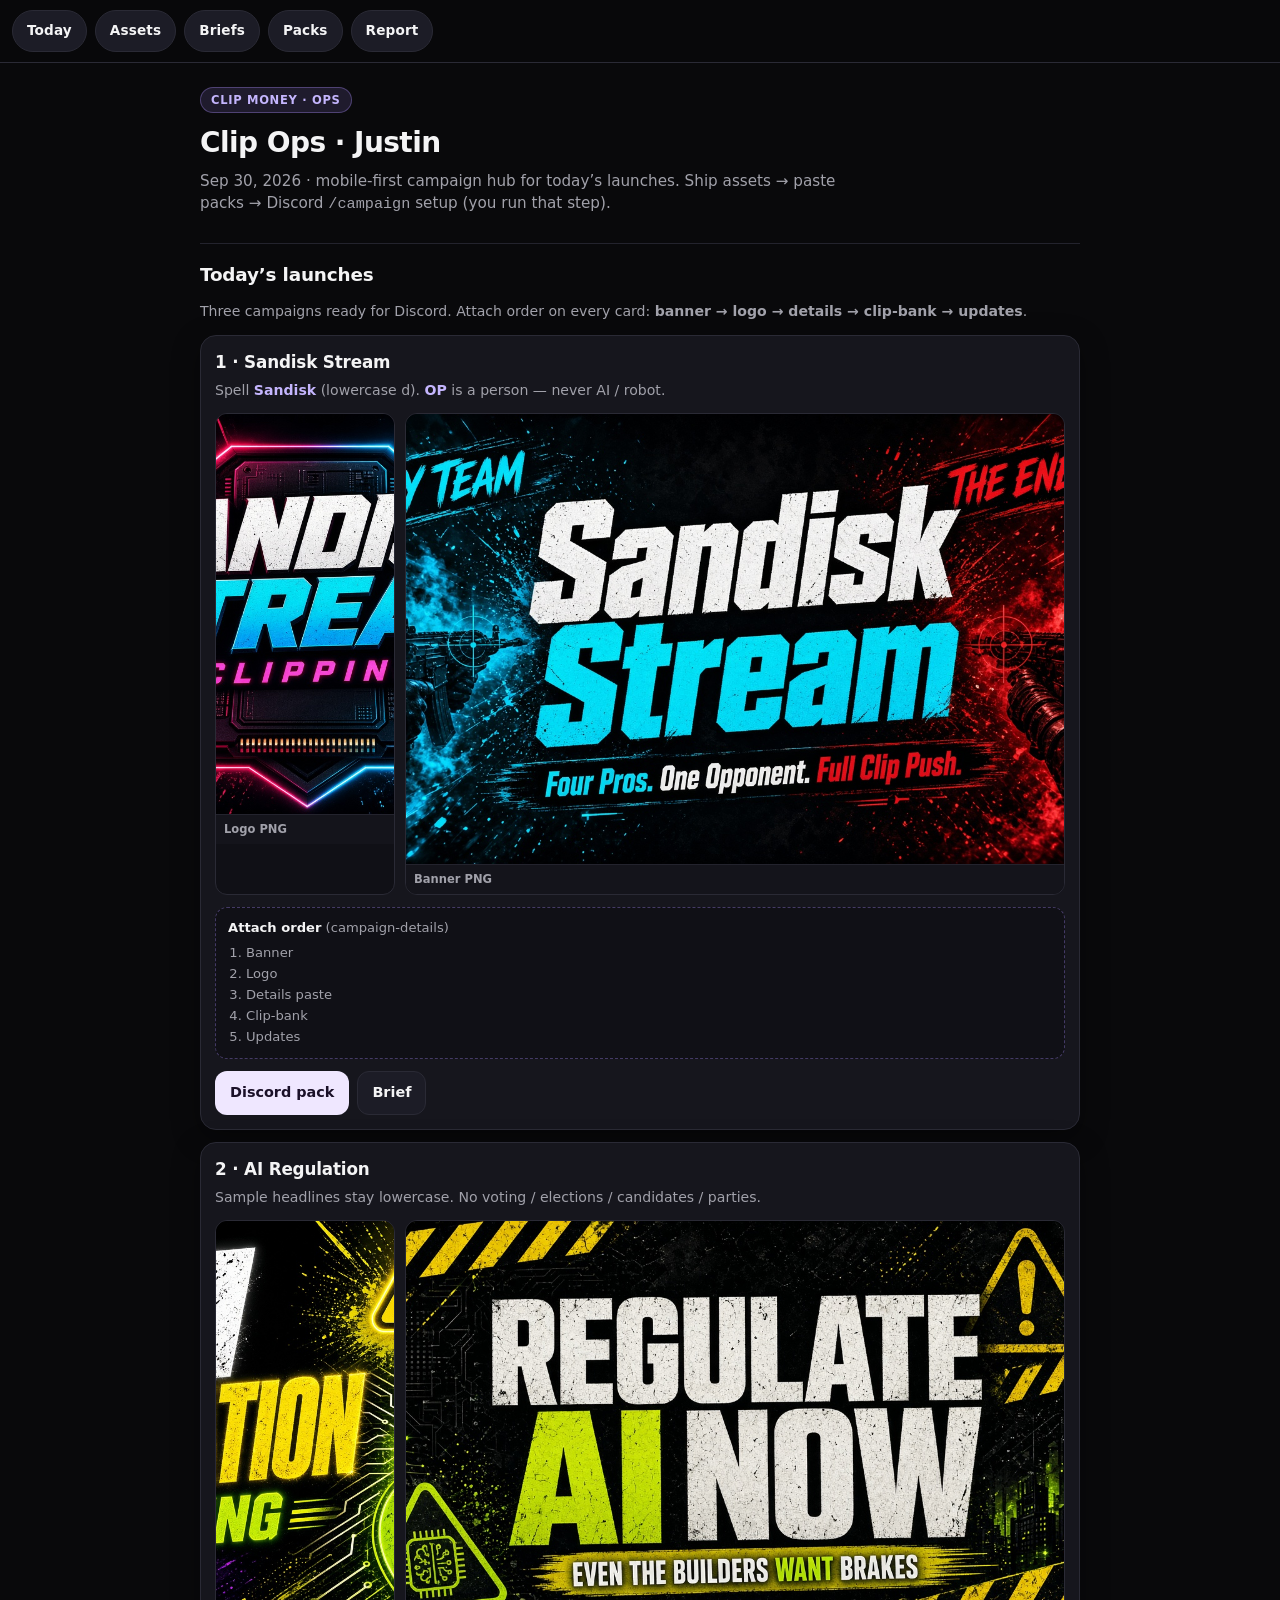
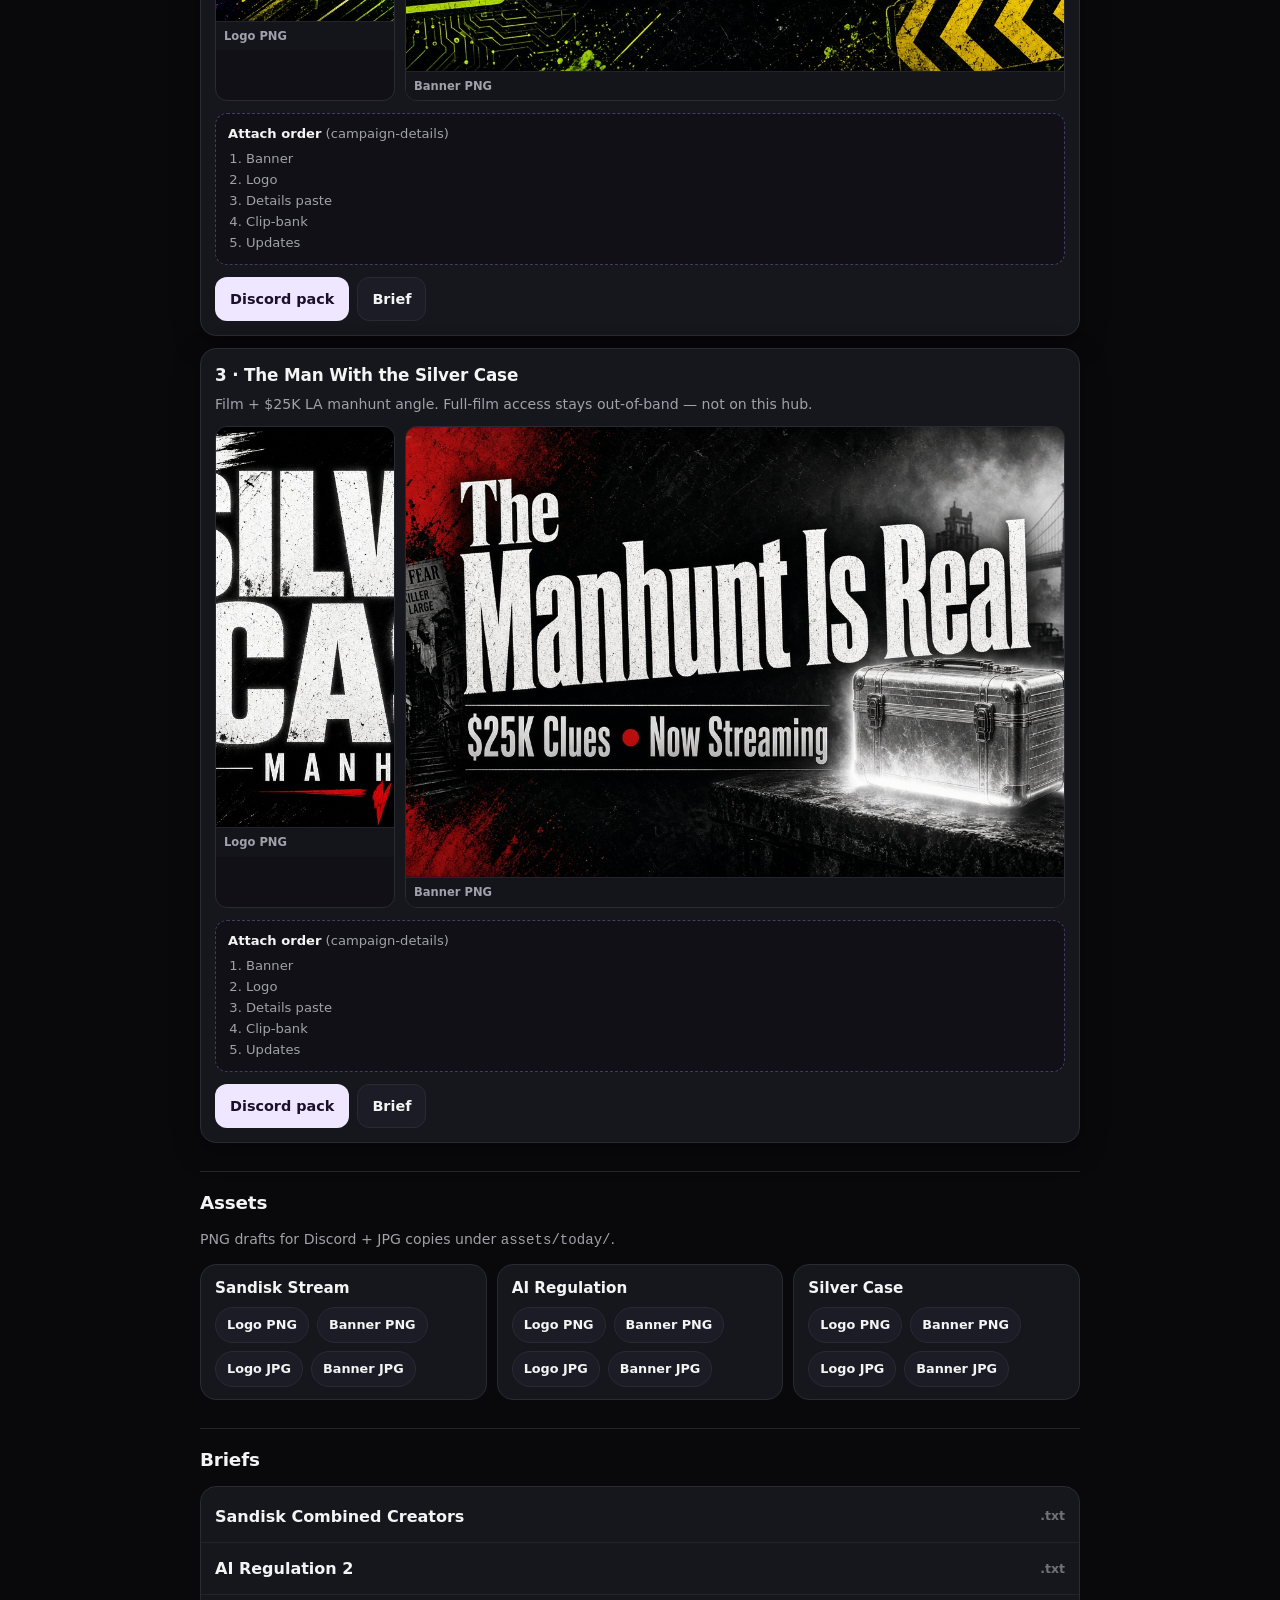
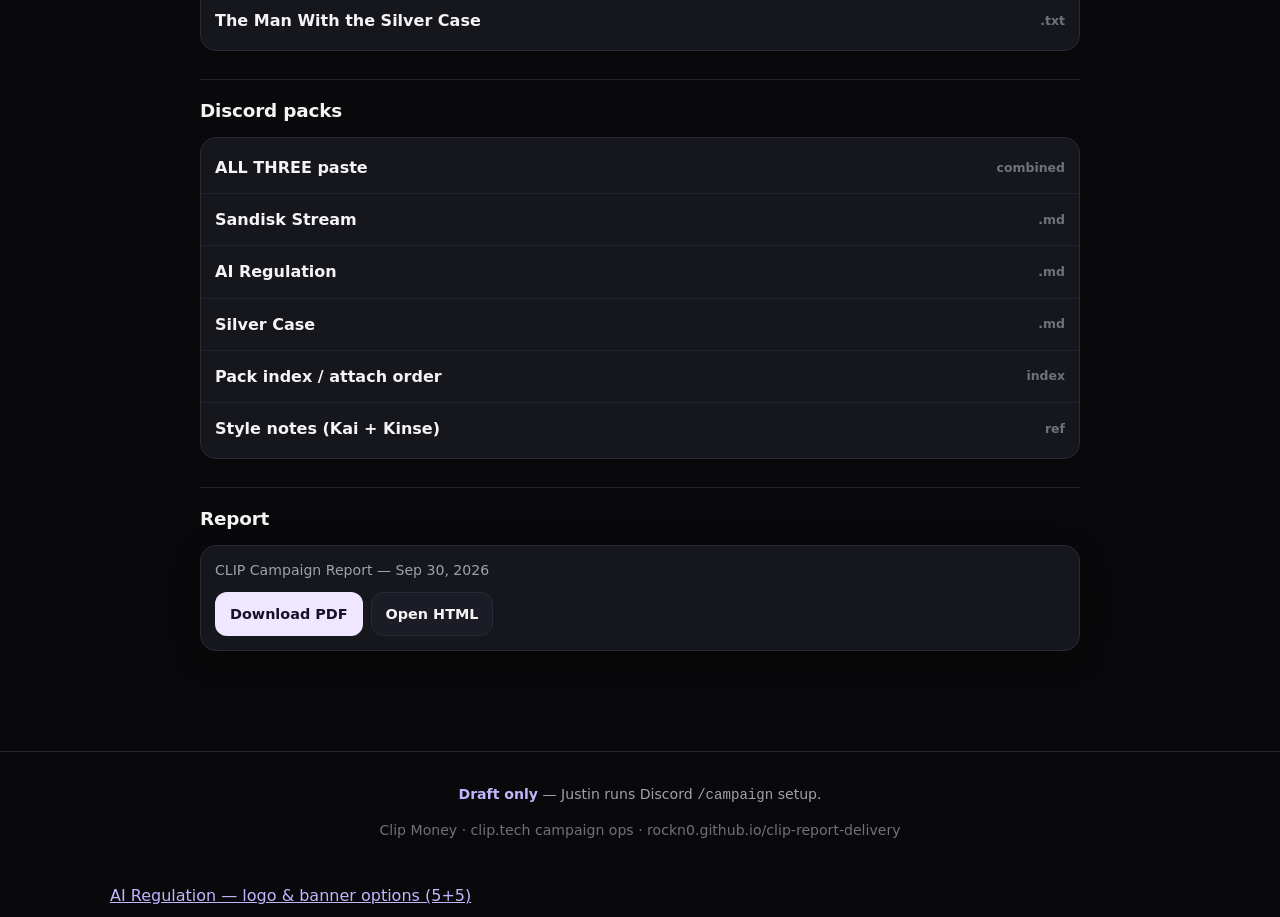
==== commit 9e563d67: "Add AI Regulation logo/banner options gallery (5+5) Ship pickable Discord-ready 128 logos and banner" ====
--- a/index.html
+++ b/index.html
@@ -203,5 +203,6 @@
   <p><strong>Draft only</strong> — Justin runs Discord <code>/campaign</code> setup.</p>
   <p class="muted-2">Clip Money · clip.tech campaign ops · rockn0.github.io/clip-report-delivery</p>
 </footer>
+  <p style="max-width:1100px;margin:12px auto;padding:0 20px"><a href="options-aireg.html">AI Regulation — logo &amp; banner options (5+5)</a></p>
 </body>
 </html>
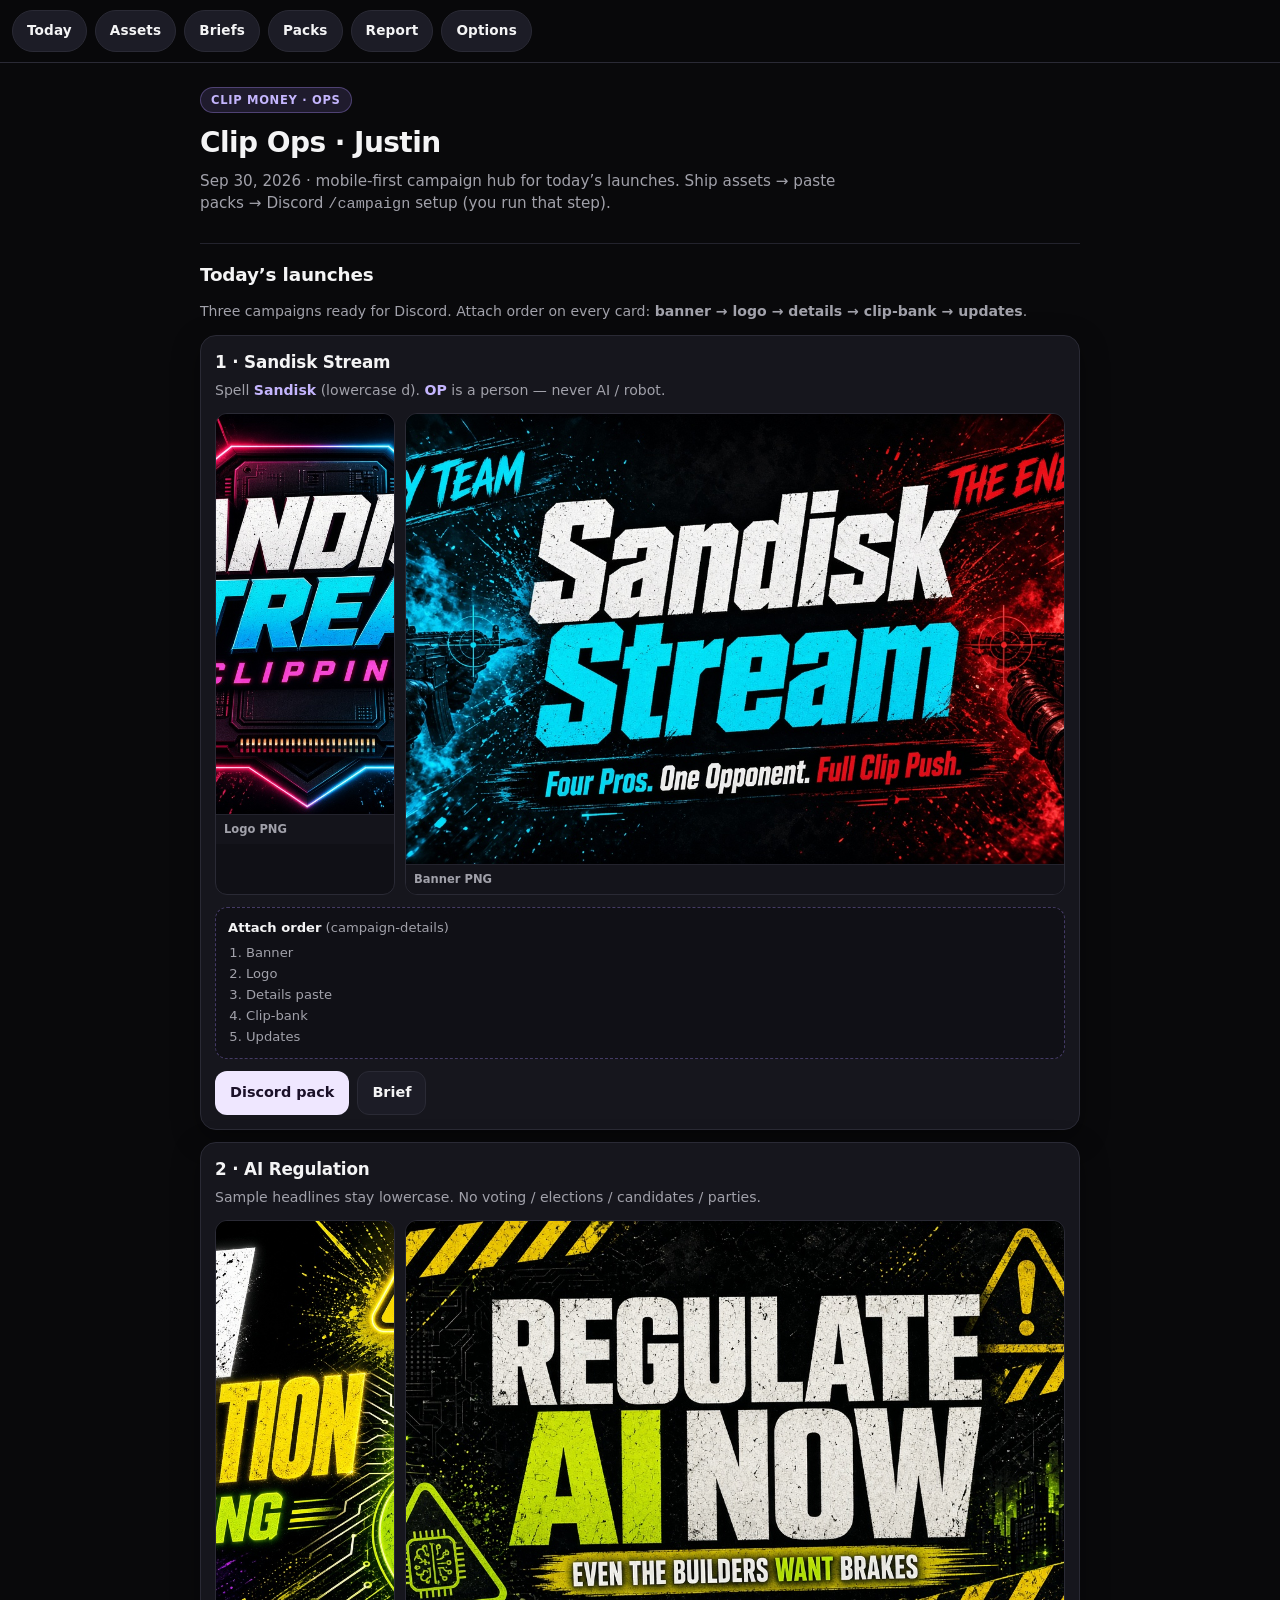
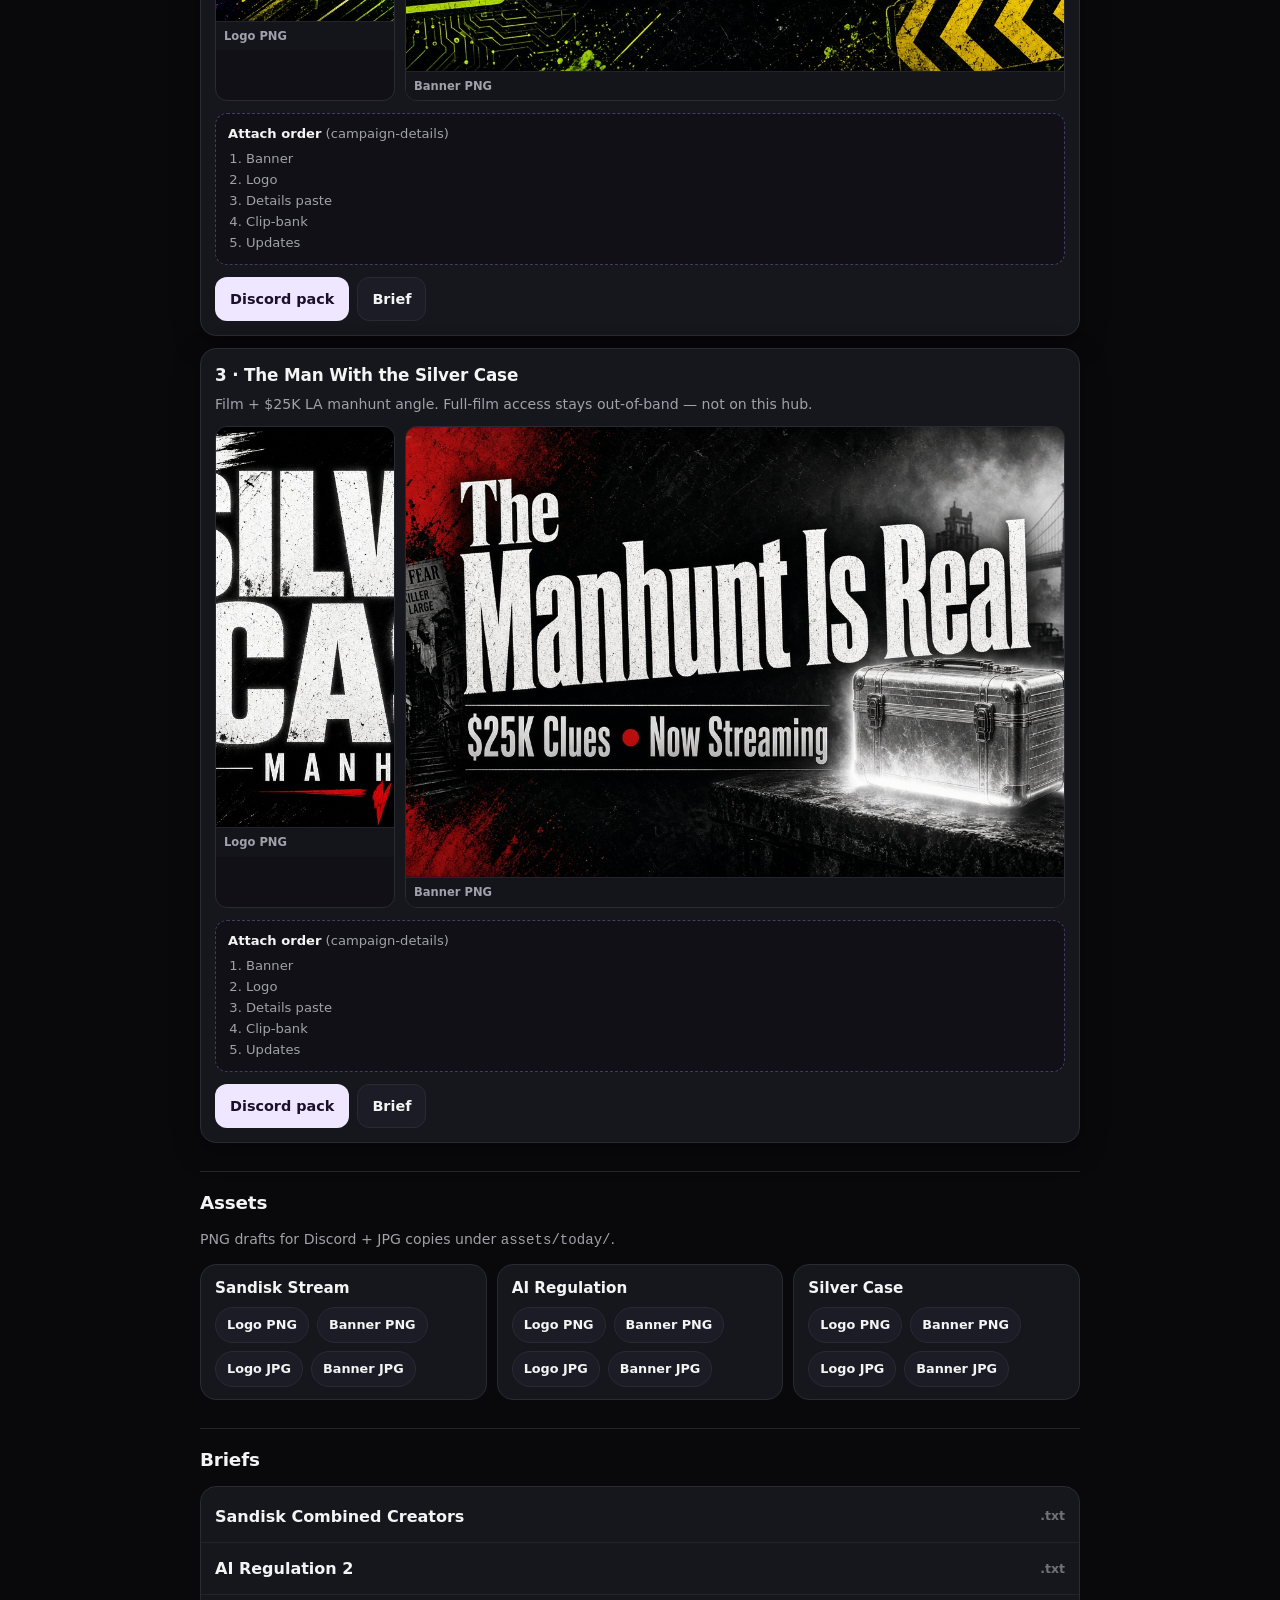
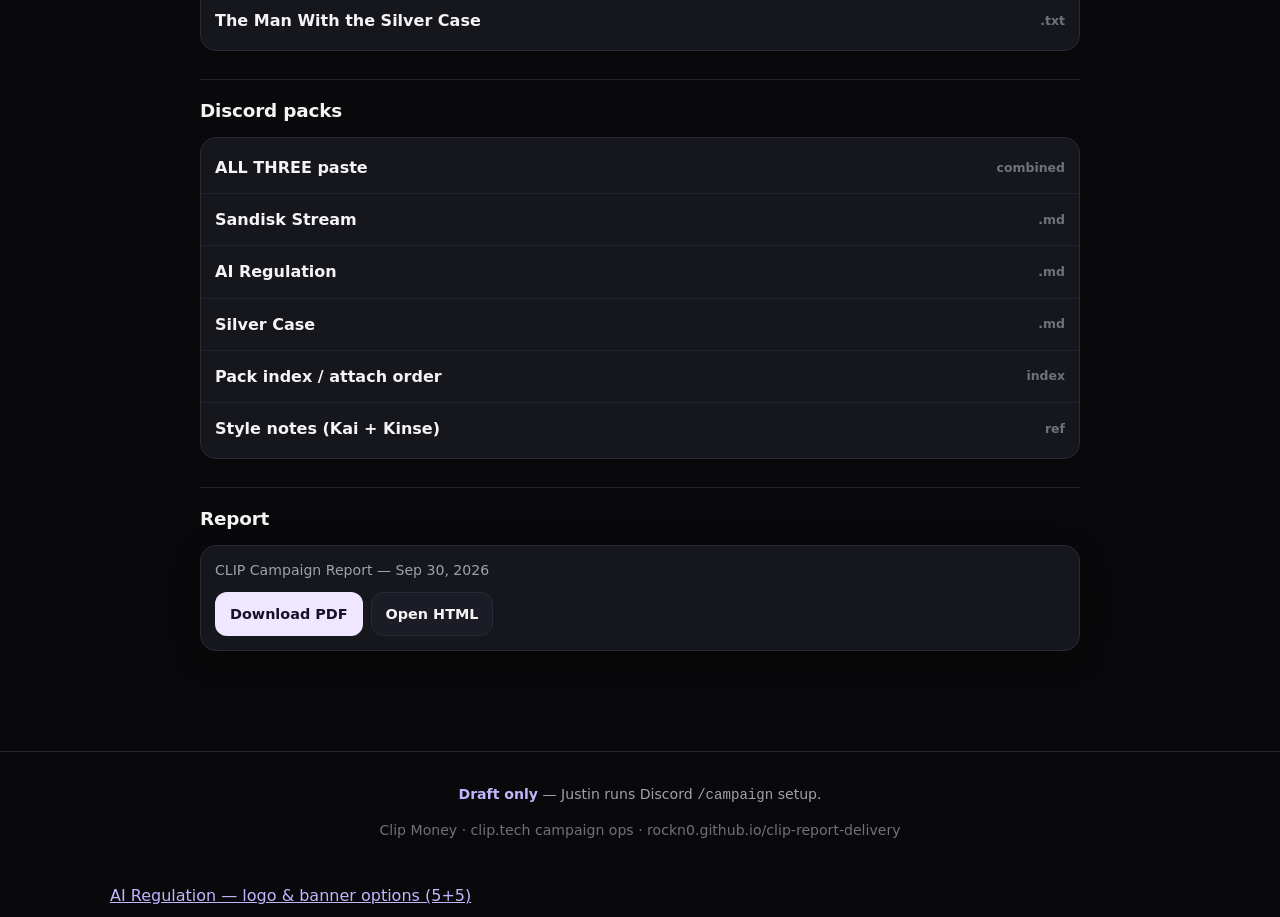
==== commit 07ef62d8: "Add campaign art options gallery (aireg priority + sandisk + silver) 30 logo/banner options with Dis" ====
--- a/index.html
+++ b/index.html
@@ -18,6 +18,7 @@
   <a href="#briefs">Briefs</a>
   <a href="#packs">Packs</a>
   <a href="#report">Report</a>
+  <a href="options.html">Options</a>
 </nav>
 
 <main>
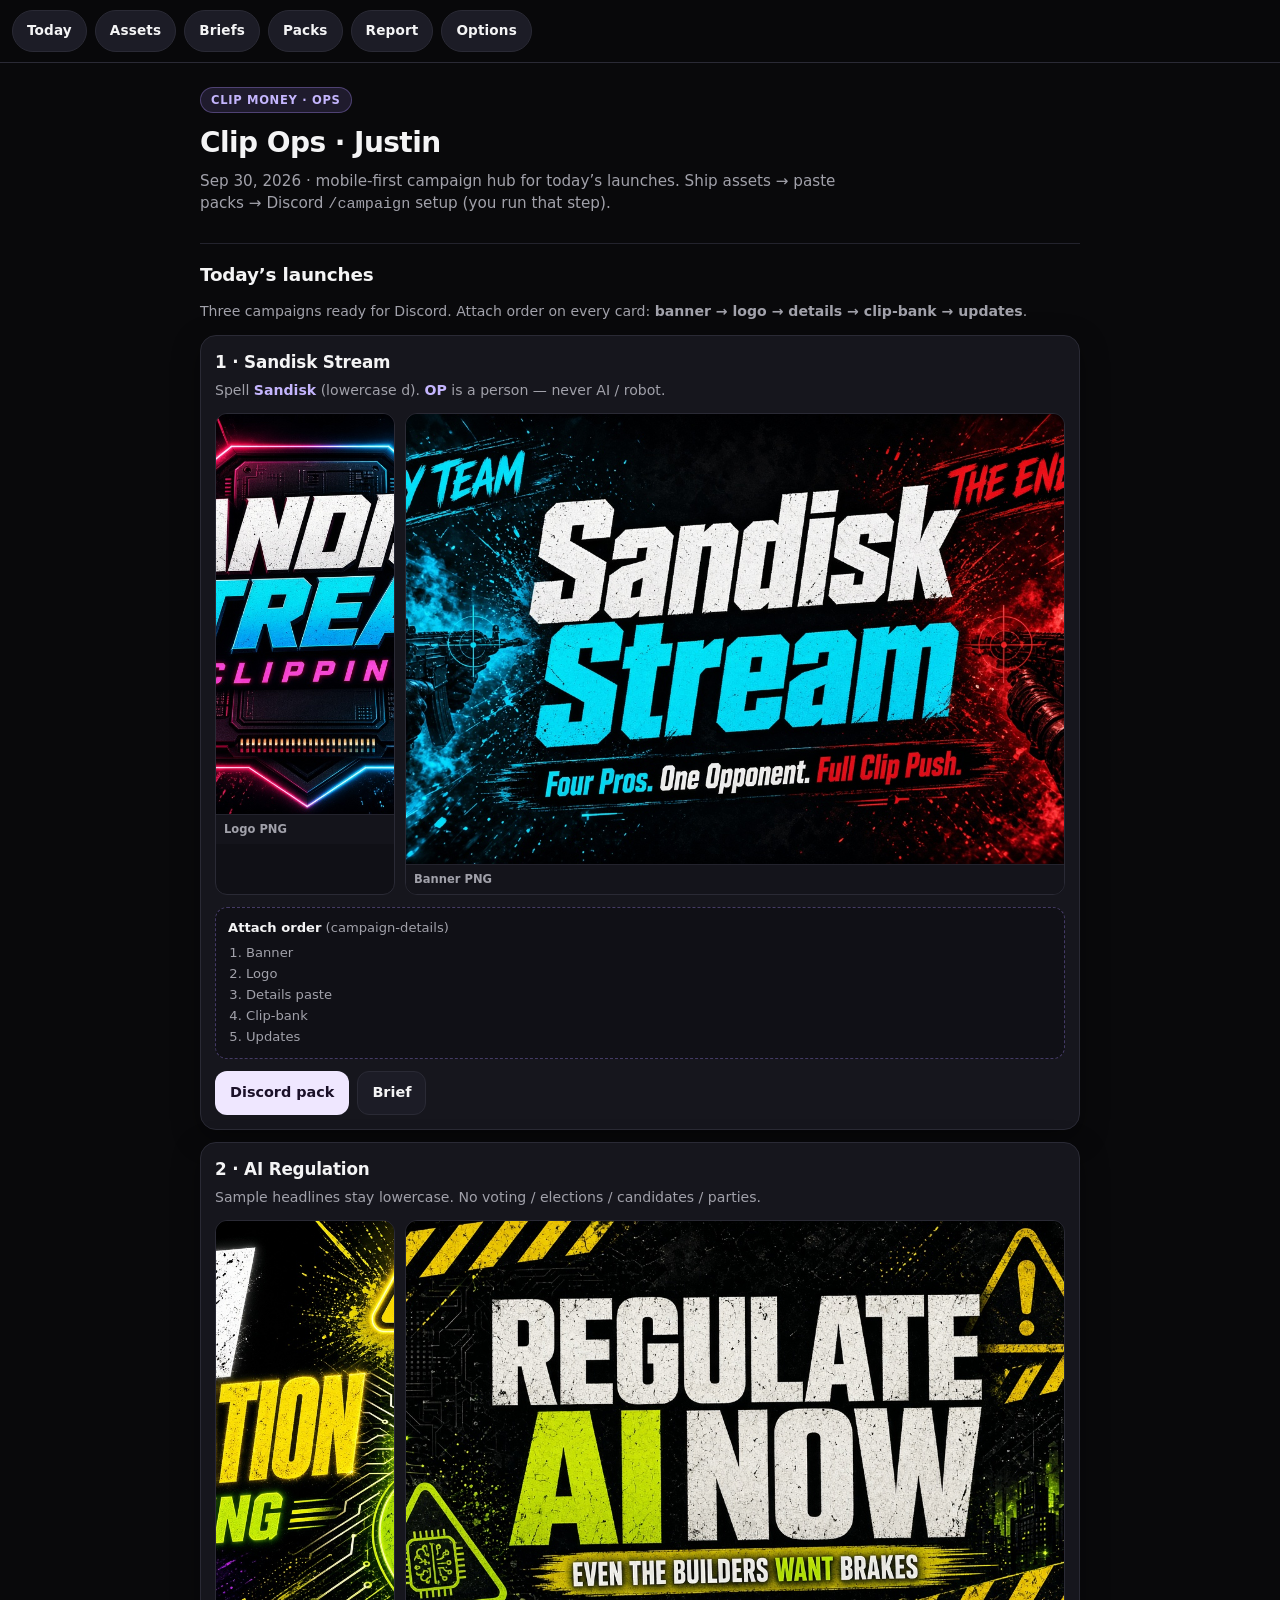
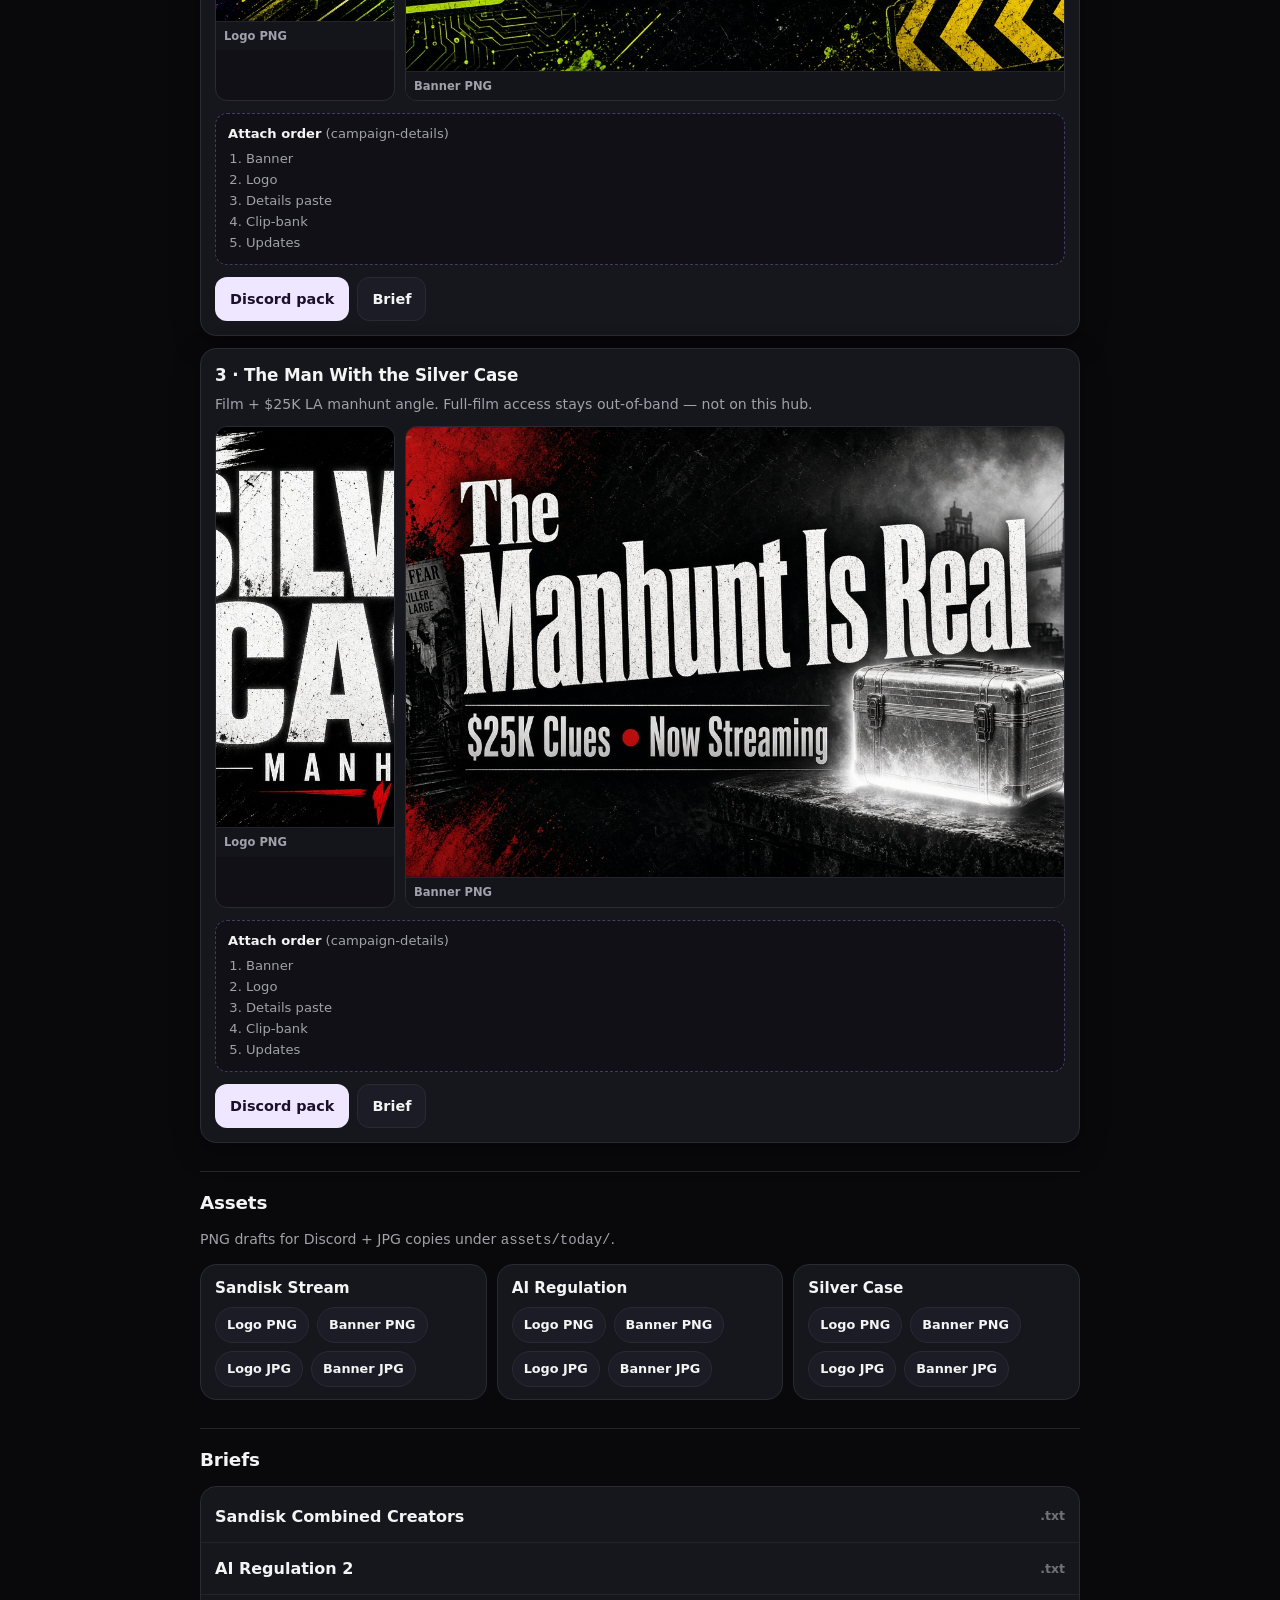
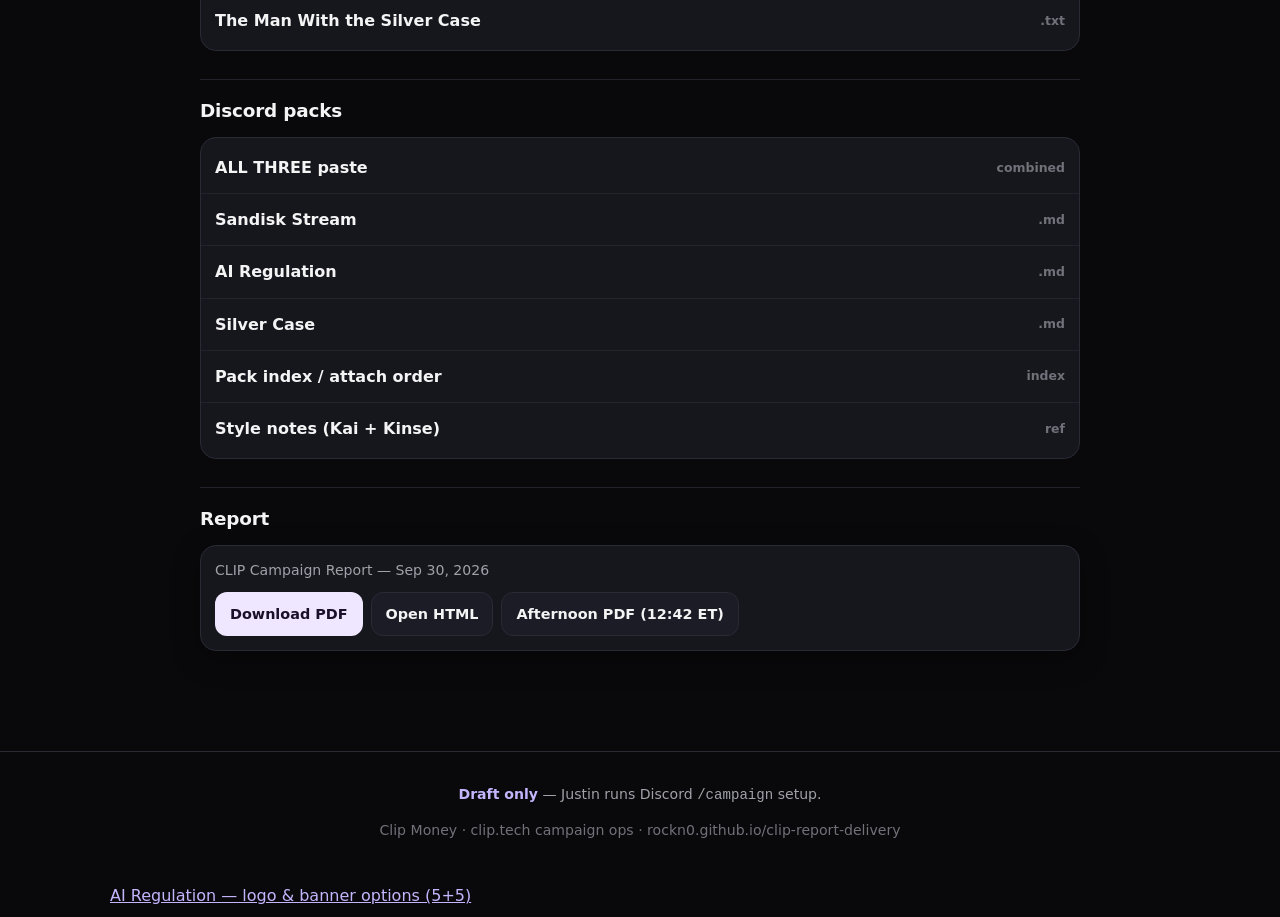
==== commit 081605e9: "Afternoon 9/30 campaign report (stats 12:42 ET) Fresh Mongo pull, Spiritbox moved to ending, launch " ====
--- a/index.html
+++ b/index.html
@@ -195,6 +195,7 @@
       <div class="actions">
         <a class="btn" href="CLIP-Campaign-Report-2026-09-30.pdf">Download PDF</a>
         <a class="btn btn-ghost" href="CLIP-Campaign-Report-2026-09-30.html">Open HTML</a>
+        <a class="btn btn-ghost" href="CLIP-Campaign-Report-2026-09-30-afternoon.pdf">Afternoon PDF (12:42 ET)</a>
       </div>
     </div>
   </section>
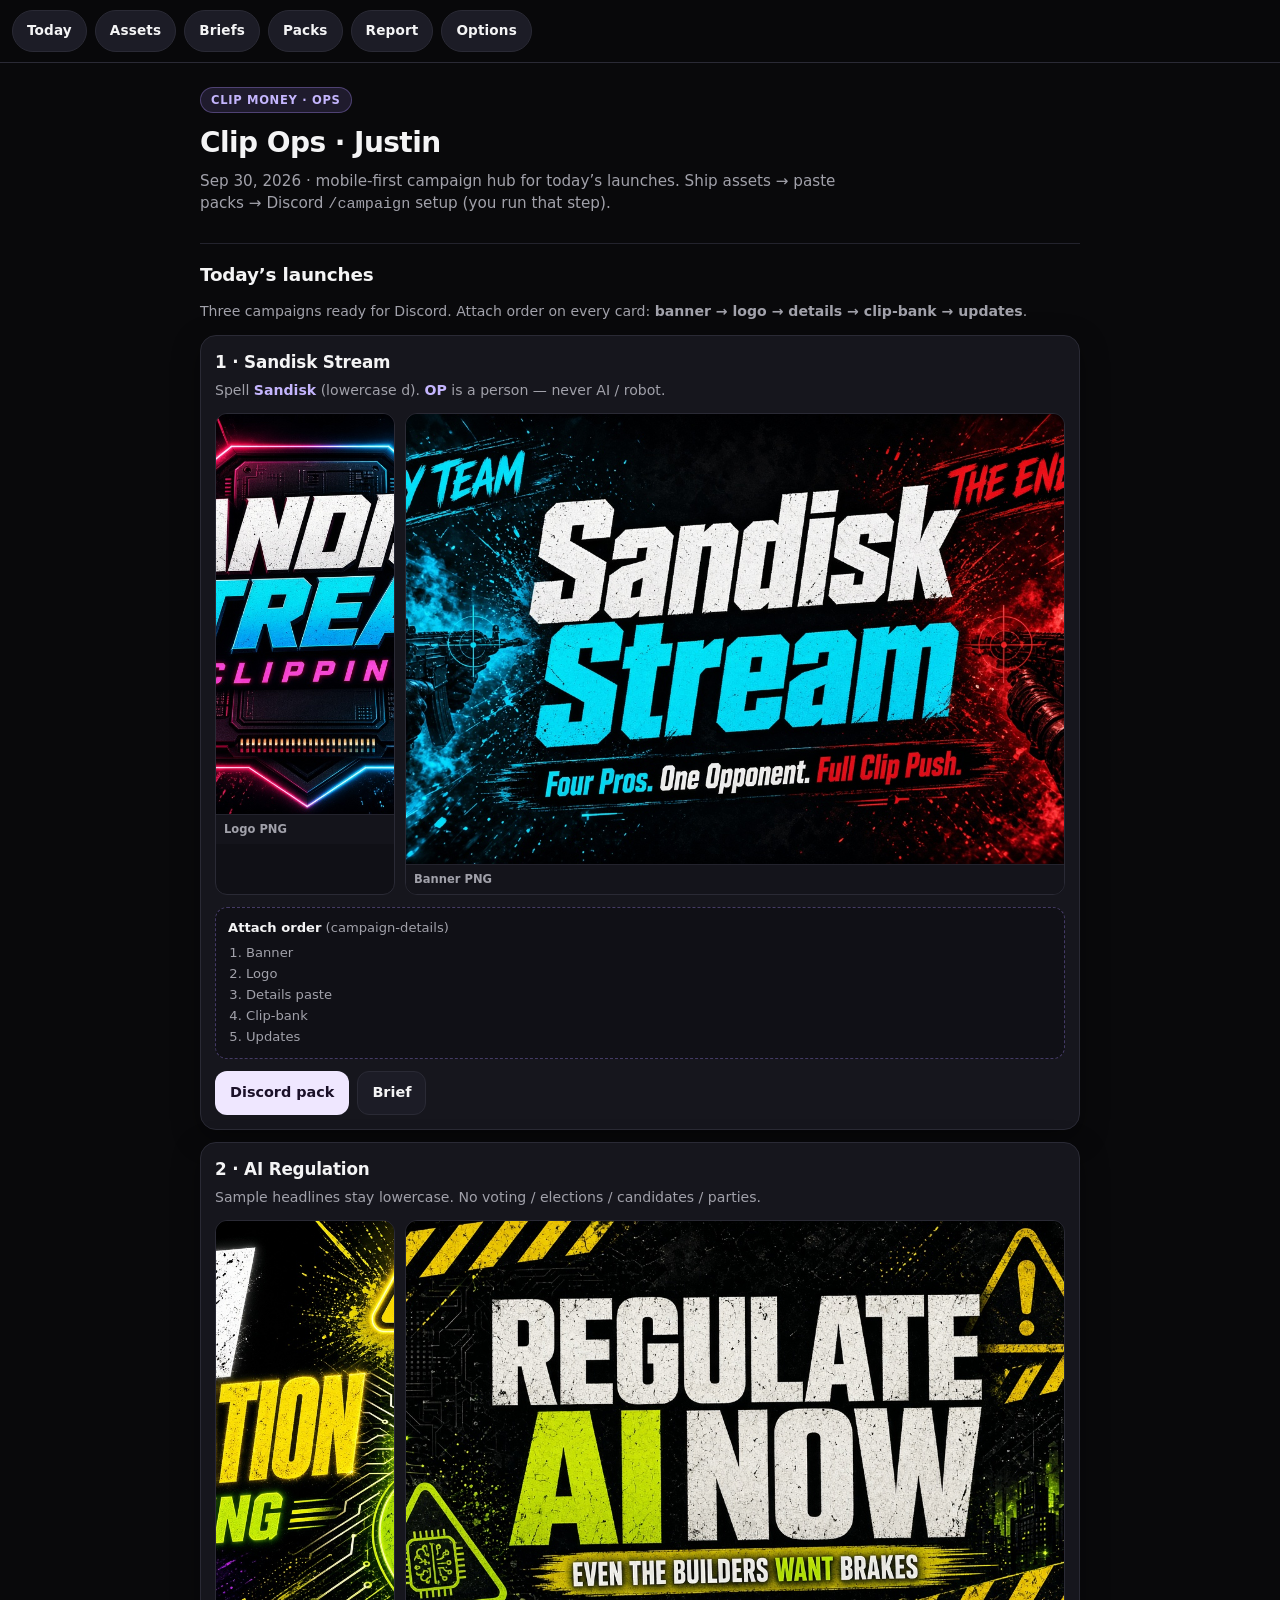
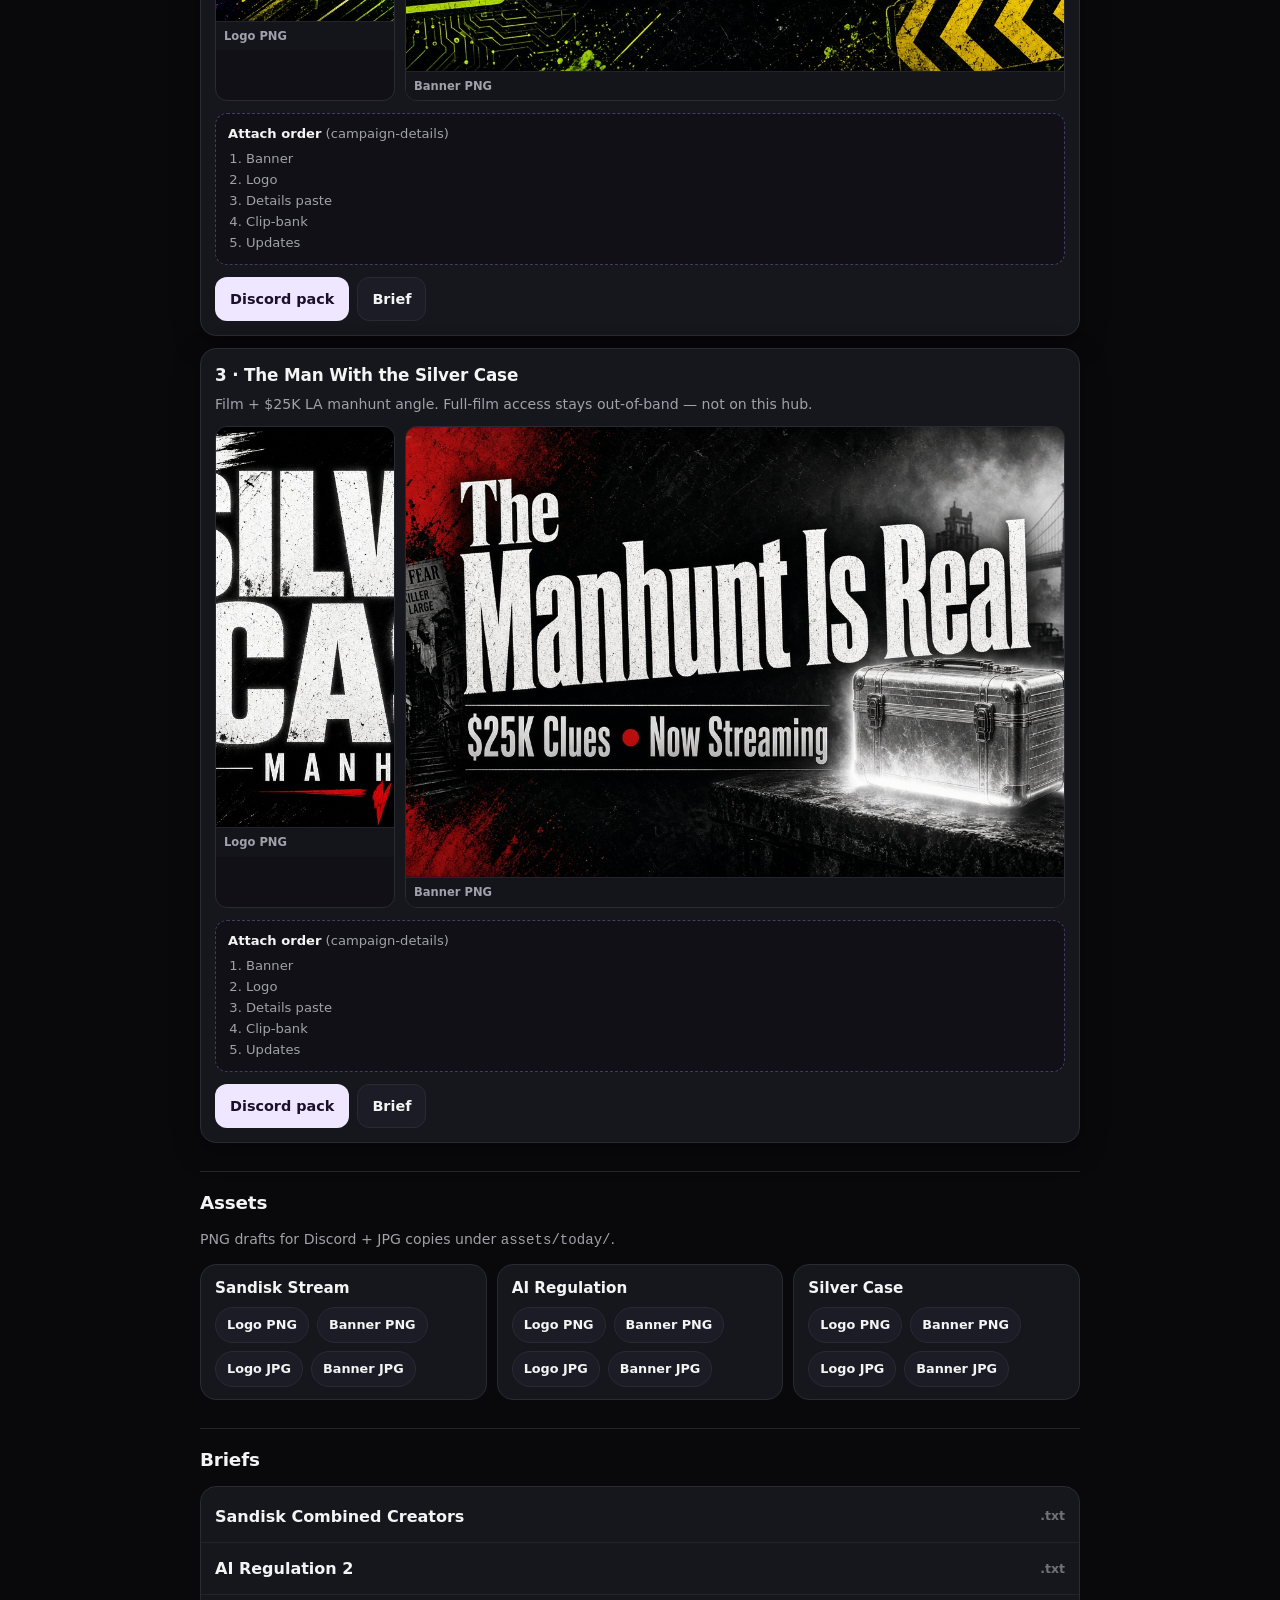
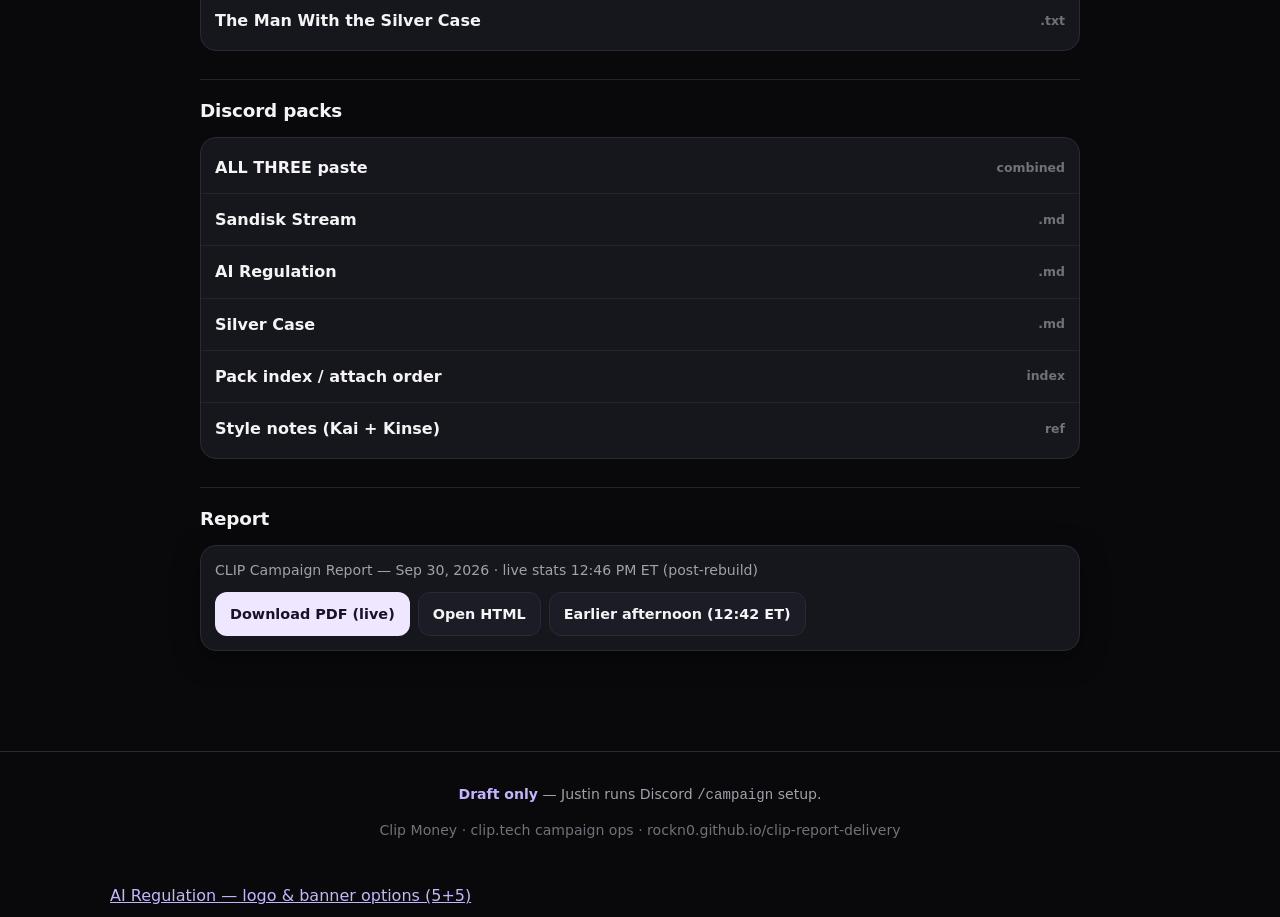
==== commit 8a86c54a: "Post-rebuild live campaign report 9/30 (stats 12:46 PM ET) Fresh Mongo pull; Spiritbox in Paused/end" ====
--- a/index.html
+++ b/index.html
@@ -191,11 +191,11 @@
       <h2 id="report-h">Report</h2>
     </div>
     <div class="card">
-      <p class="card-meta" style="margin-bottom:12px">CLIP Campaign Report — Sep 30, 2026</p>
-      <div class="actions">
-        <a class="btn" href="CLIP-Campaign-Report-2026-09-30.pdf">Download PDF</a>
-        <a class="btn btn-ghost" href="CLIP-Campaign-Report-2026-09-30.html">Open HTML</a>
-        <a class="btn btn-ghost" href="CLIP-Campaign-Report-2026-09-30-afternoon.pdf">Afternoon PDF (12:42 ET)</a>
+      <p class="card-meta" style="margin-bottom:12px">CLIP Campaign Report — Sep 30, 2026 · live stats 12:46 PM ET (post-rebuild)</p>
+      <div class="actions">
+        <a class="btn" href="CLIP-Campaign-Report-2026-09-30-live.pdf">Download PDF (live)</a>
+        <a class="btn btn-ghost" href="CLIP-Campaign-Report-2026-09-30-live.html">Open HTML</a>
+        <a class="btn btn-ghost" href="CLIP-Campaign-Report-2026-09-30-afternoon.pdf">Earlier afternoon (12:42 ET)</a>
       </div>
     </div>
   </section>
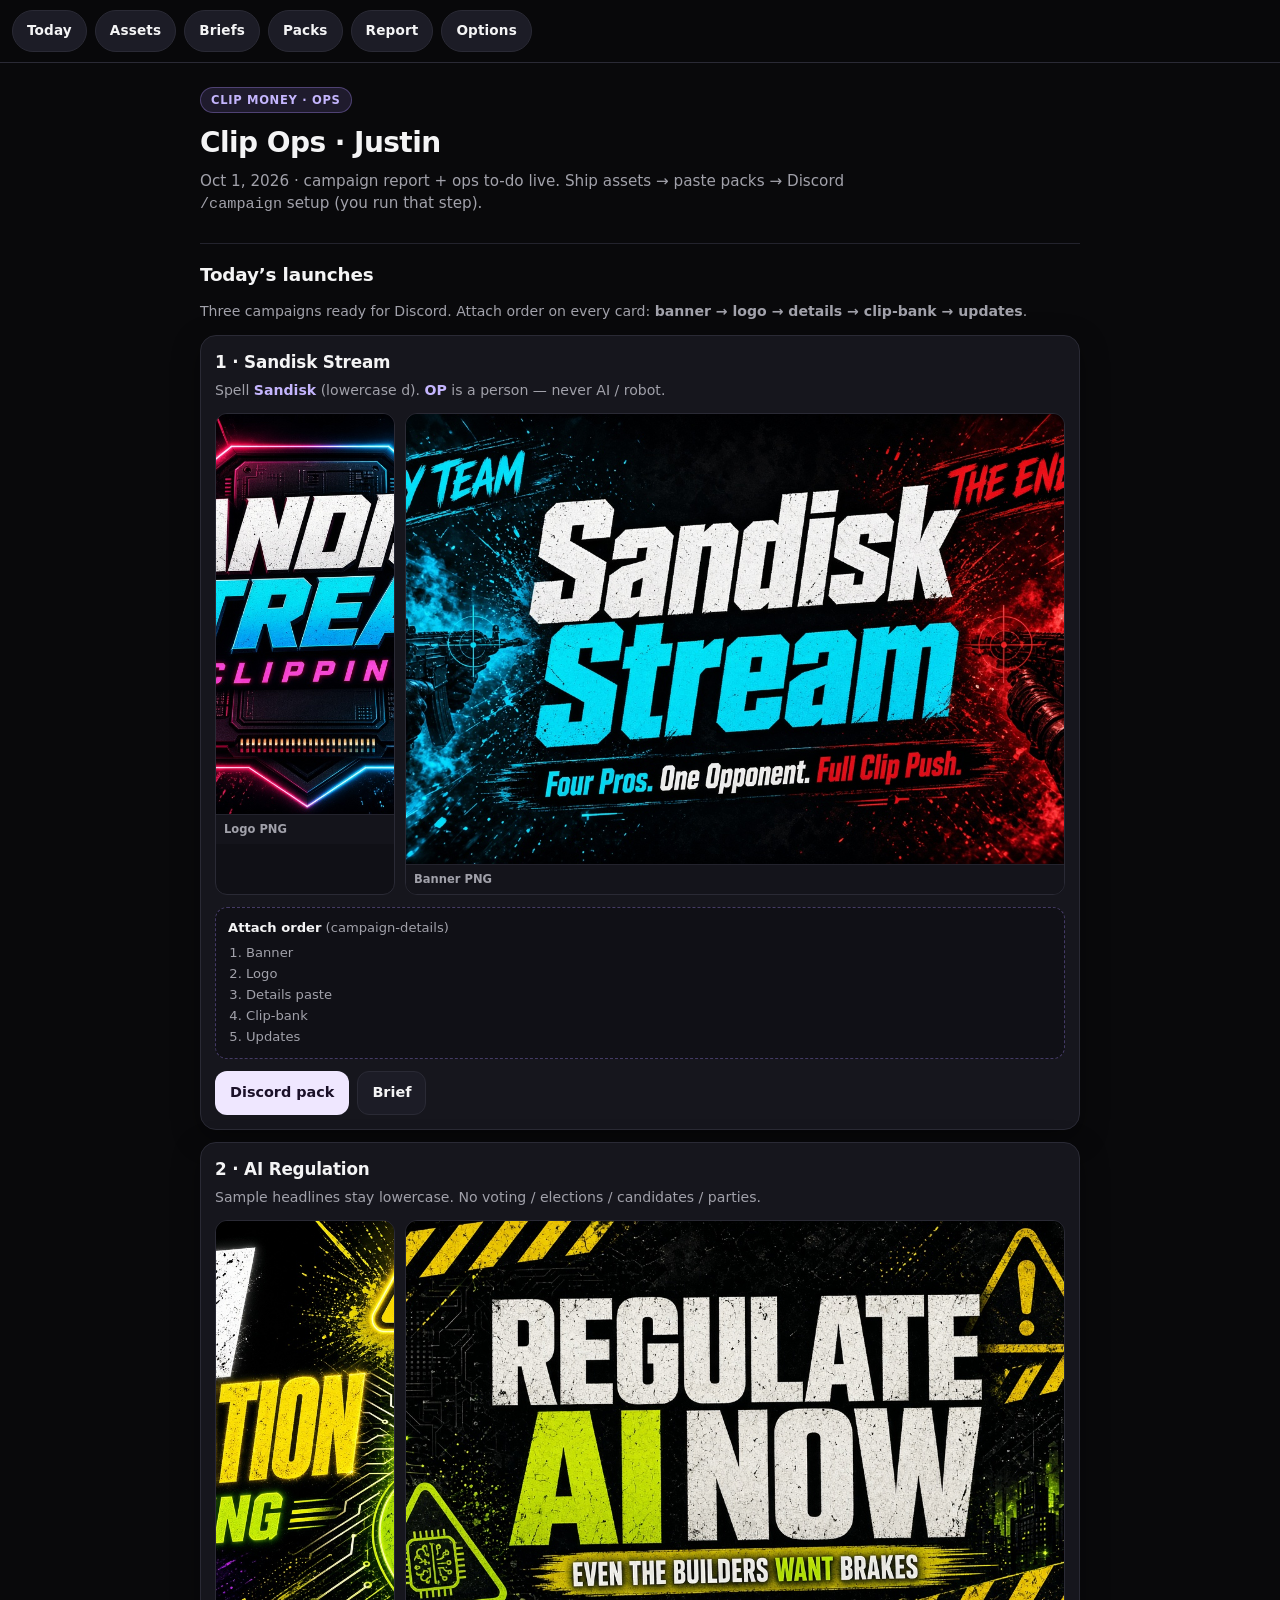
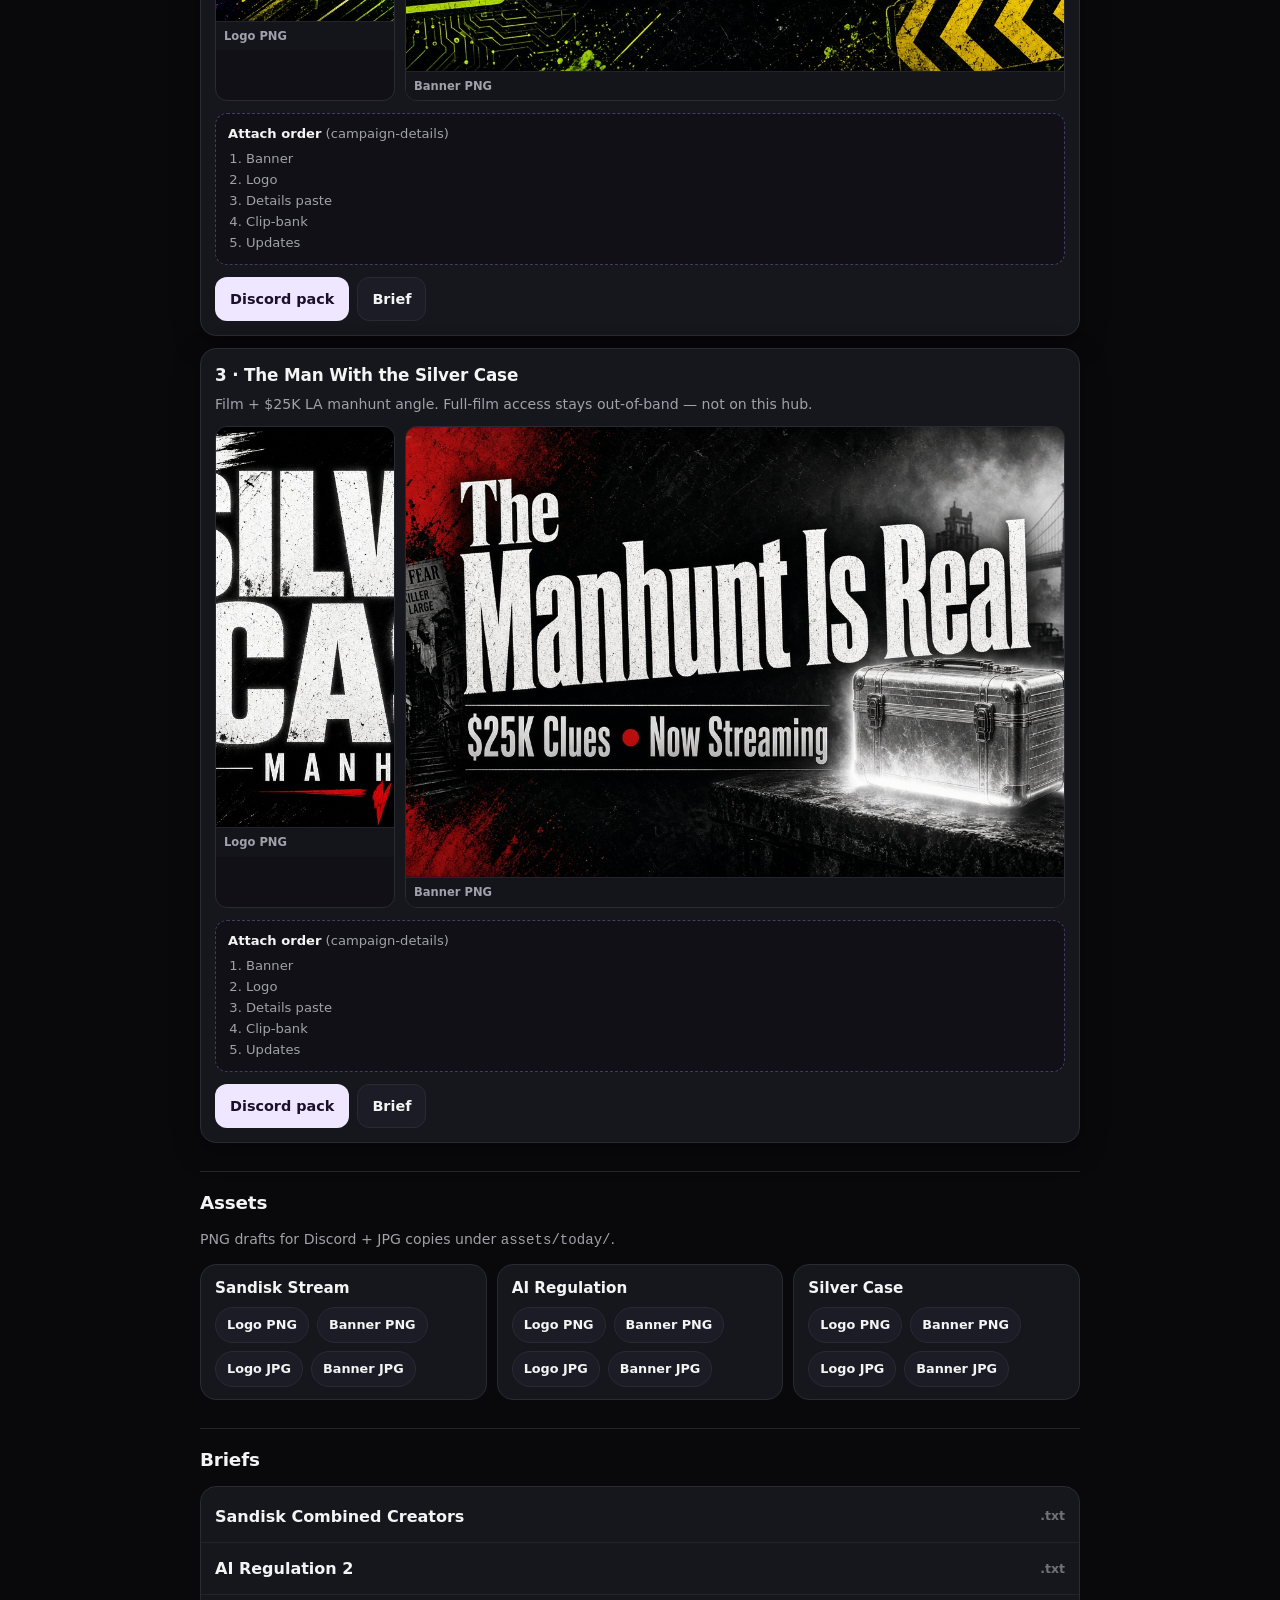
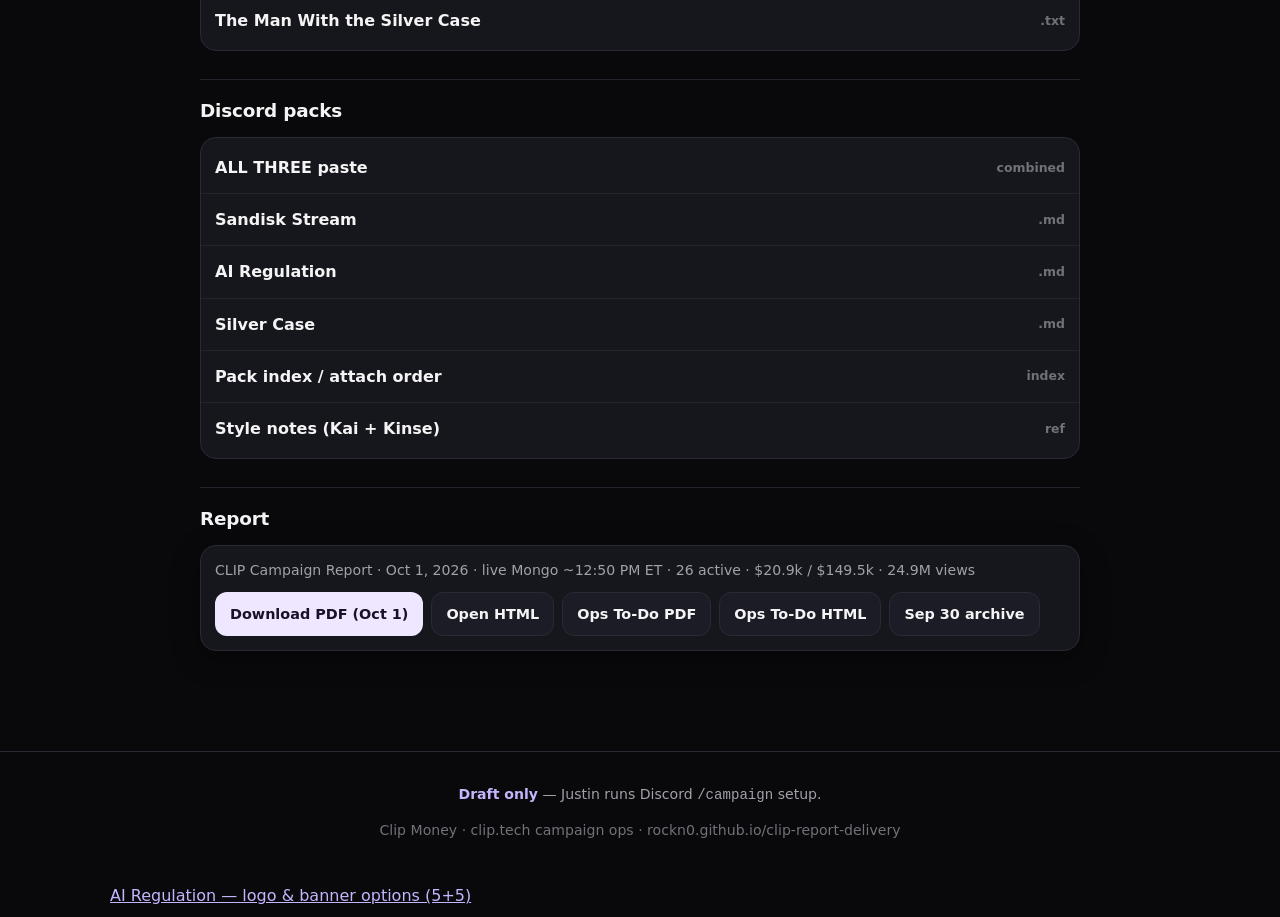
==== commit 3caa0c87: "Add Oct 1 campaign report + Ops to-do PDFs (12:50 ET live stats) 26 Active / 6 NS · $20,906 paid · 2" ====
--- a/index.html
+++ b/index.html
@@ -25,7 +25,7 @@
   <header class="hero">
     <div class="tag">Clip Money · Ops</div>
     <h1>Clip Ops · Justin</h1>
-    <p class="lead">Sep 30, 2026 · mobile-first campaign hub for today’s launches. Ship assets → paste packs → Discord <code>/campaign</code> setup (you run that step).</p>
+    <p class="lead">Oct 1, 2026 · campaign report + ops to-do live. Ship assets → paste packs → Discord <code>/campaign</code> setup (you run that step).</p>
   </header>
 
   <section class="section" id="today" aria-labelledby="today-h">
@@ -191,11 +191,13 @@
       <h2 id="report-h">Report</h2>
     </div>
     <div class="card">
-      <p class="card-meta" style="margin-bottom:12px">CLIP Campaign Report — Sep 30, 2026 · live stats 12:46 PM ET (post-rebuild)</p>
-      <div class="actions">
-        <a class="btn" href="CLIP-Campaign-Report-2026-09-30-live.pdf">Download PDF (live)</a>
-        <a class="btn btn-ghost" href="CLIP-Campaign-Report-2026-09-30-live.html">Open HTML</a>
-        <a class="btn btn-ghost" href="CLIP-Campaign-Report-2026-09-30-afternoon.pdf">Earlier afternoon (12:42 ET)</a>
+      <p class="card-meta" style="margin-bottom:12px">CLIP Campaign Report · Oct 1, 2026 · live Mongo ~12:50 PM ET · 26 active · $20.9k / $149.5k · 24.9M views</p>
+      <div class="actions">
+        <a class="btn" href="CLIP-Campaign-Report-2026-10-01.pdf">Download PDF (Oct 1)</a>
+        <a class="btn btn-ghost" href="CLIP-Campaign-Report-2026-10-01.html">Open HTML</a>
+        <a class="btn btn-ghost" href="2026-10-01-OPS-TODO.pdf">Ops To-Do PDF</a>
+        <a class="btn btn-ghost" href="2026-10-01-OPS-TODO.html">Ops To-Do HTML</a>
+        <a class="btn btn-ghost" href="CLIP-Campaign-Report-2026-09-30-live.pdf">Sep 30 archive</a>
       </div>
     </div>
   </section>
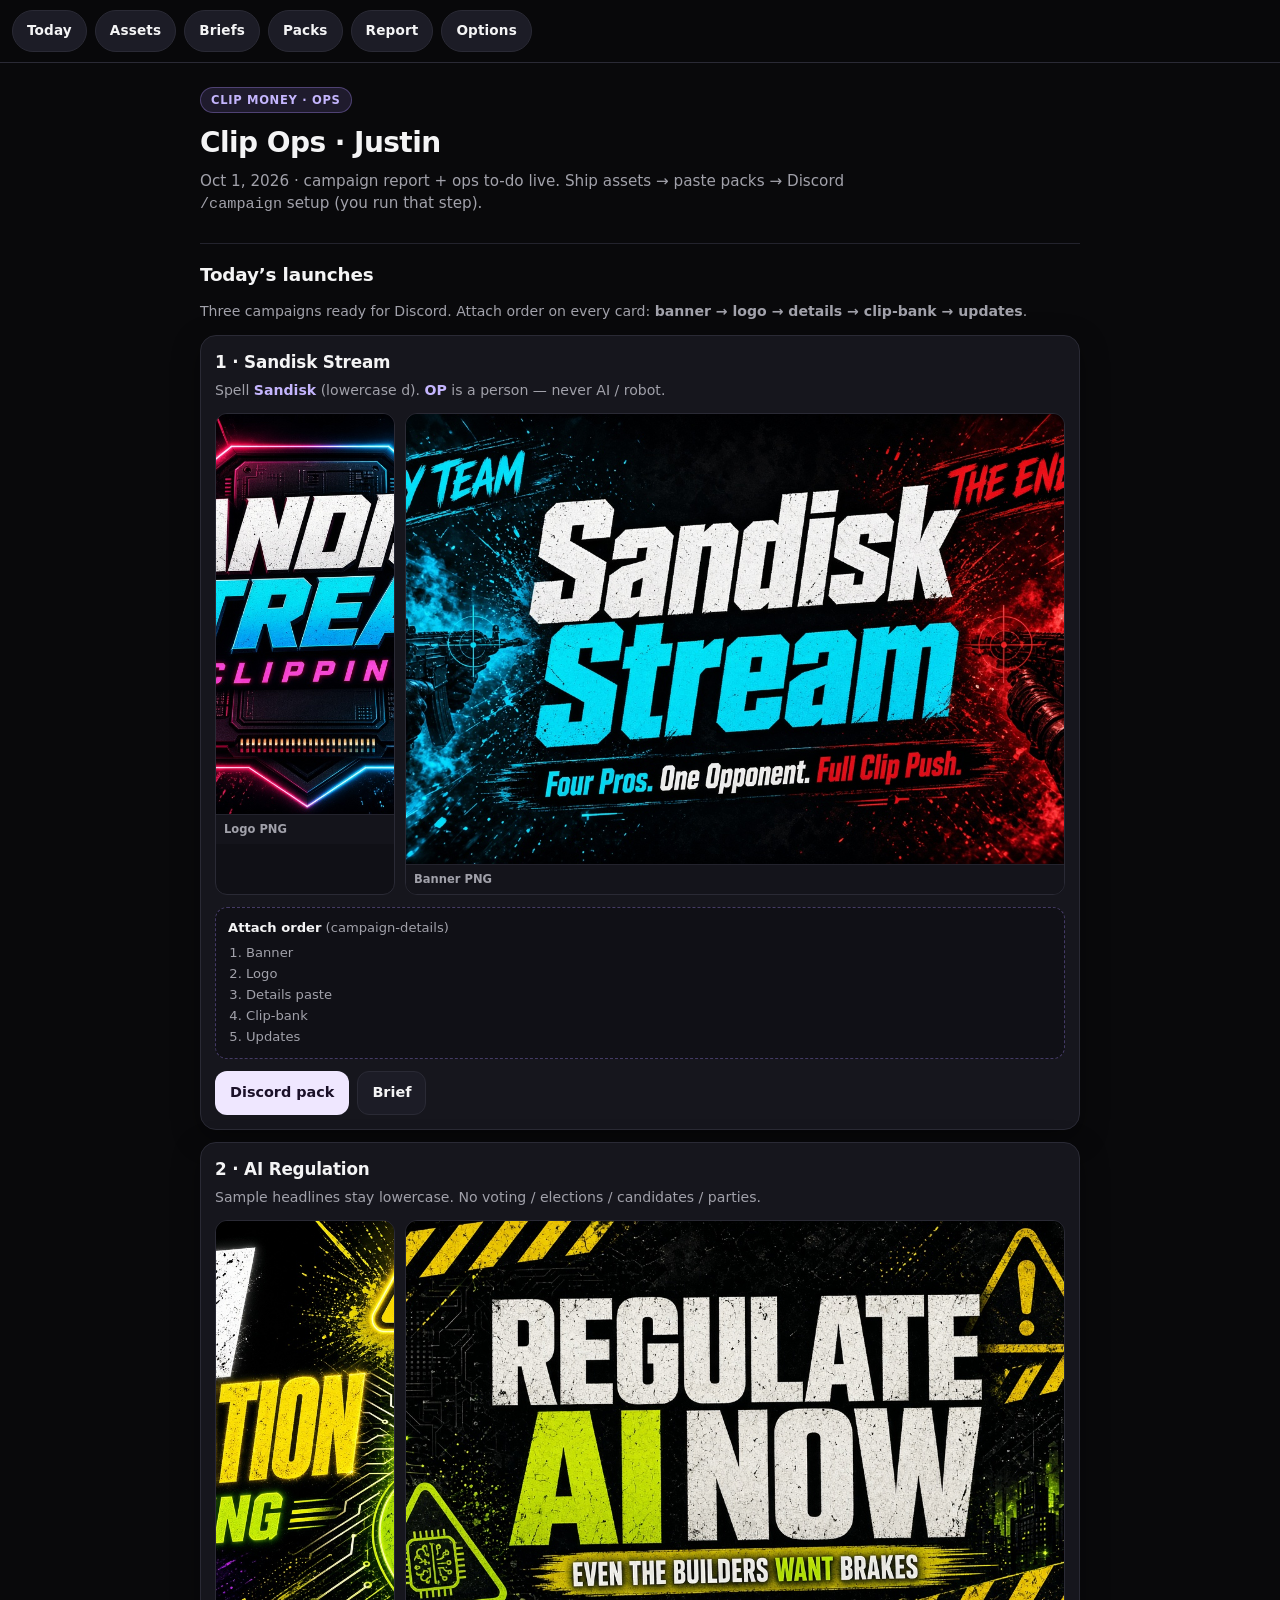
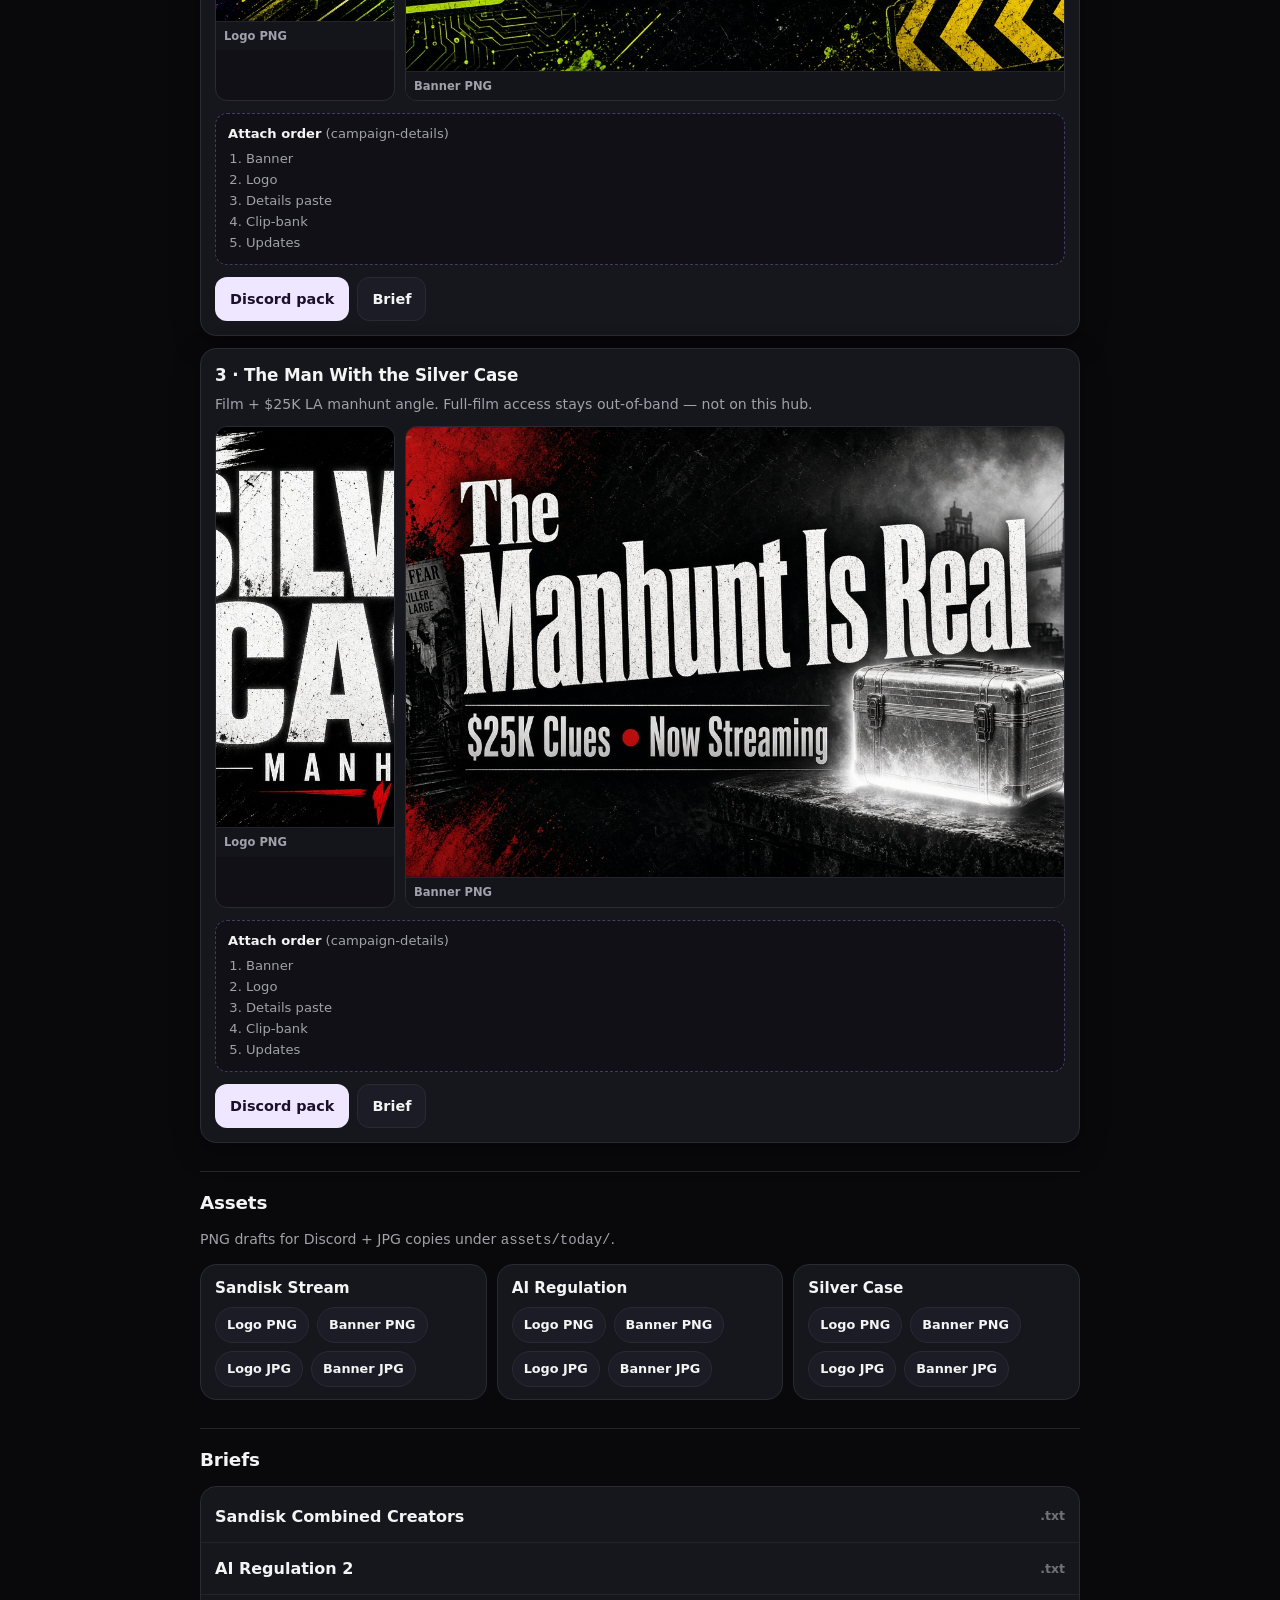
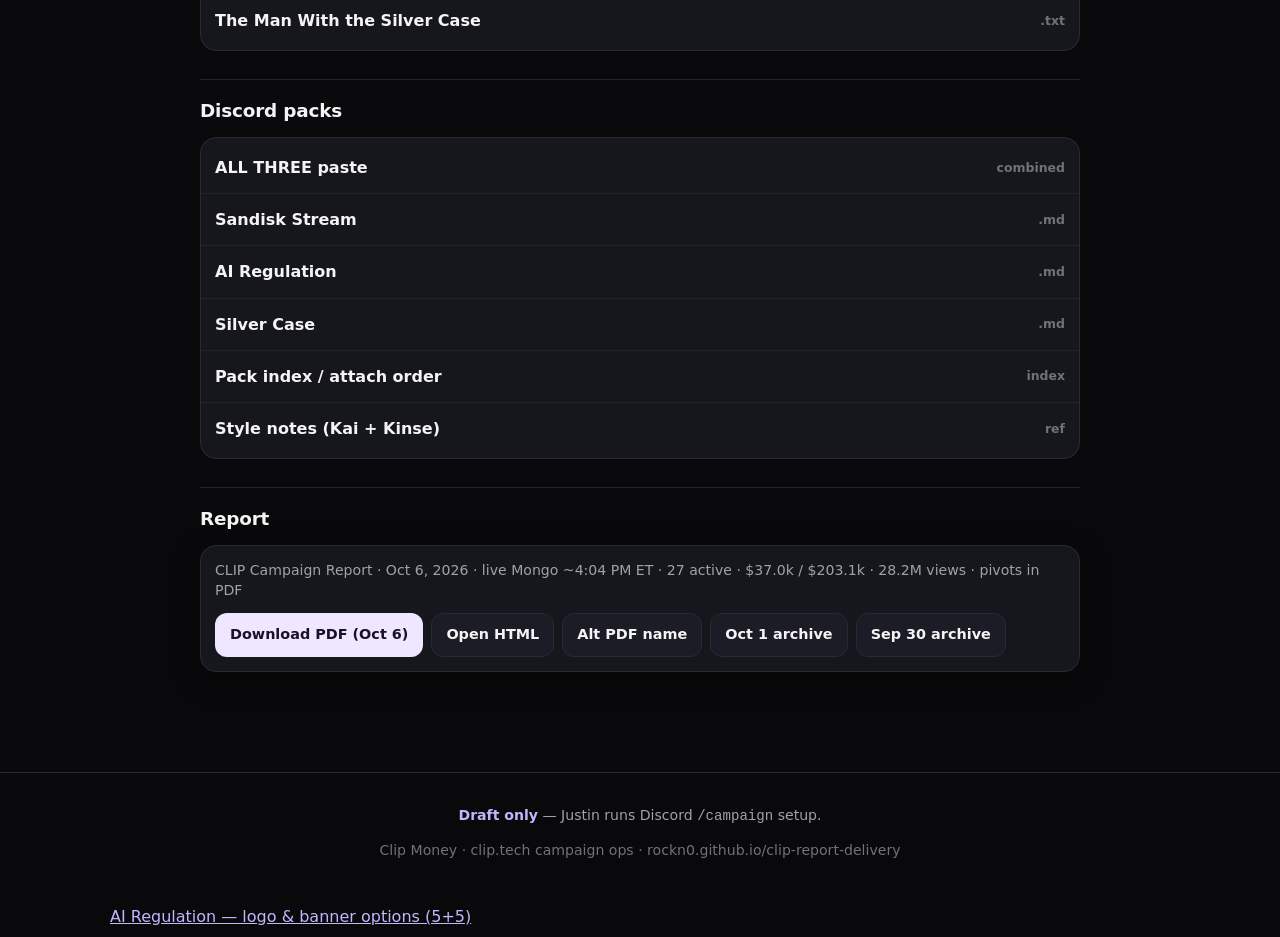
==== commit d52dad84: "Add Oct 6 CLIP campaign report (pivots in PDF) Fresh Mongo pull ~4:04 PM ET: 27 active, $37.0k paid " ====
--- a/index.html
+++ b/index.html
@@ -191,12 +191,12 @@
       <h2 id="report-h">Report</h2>
     </div>
     <div class="card">
-      <p class="card-meta" style="margin-bottom:12px">CLIP Campaign Report · Oct 1, 2026 · live Mongo ~12:50 PM ET · 26 active · $20.9k / $149.5k · 24.9M views</p>
-      <div class="actions">
-        <a class="btn" href="CLIP-Campaign-Report-2026-10-01.pdf">Download PDF (Oct 1)</a>
-        <a class="btn btn-ghost" href="CLIP-Campaign-Report-2026-10-01.html">Open HTML</a>
-        <a class="btn btn-ghost" href="2026-10-01-OPS-TODO.pdf">Ops To-Do PDF</a>
-        <a class="btn btn-ghost" href="2026-10-01-OPS-TODO.html">Ops To-Do HTML</a>
+      <p class="card-meta" style="margin-bottom:12px">CLIP Campaign Report · Oct 6, 2026 · live Mongo ~4:04 PM ET · 27 active · $37.0k / $203.1k · 28.2M views · pivots in PDF</p>
+      <div class="actions">
+        <a class="btn" href="CLIP-Campaign-Report-2026-10-06.pdf">Download PDF (Oct 6)</a>
+        <a class="btn btn-ghost" href="CLIP-Campaign-Report-2026-10-06.html">Open HTML</a>
+        <a class="btn btn-ghost" href="2026-10-06-campaigns.pdf">Alt PDF name</a>
+        <a class="btn btn-ghost" href="CLIP-Campaign-Report-2026-10-01.pdf">Oct 1 archive</a>
         <a class="btn btn-ghost" href="CLIP-Campaign-Report-2026-09-30-live.pdf">Sep 30 archive</a>
       </div>
     </div>
